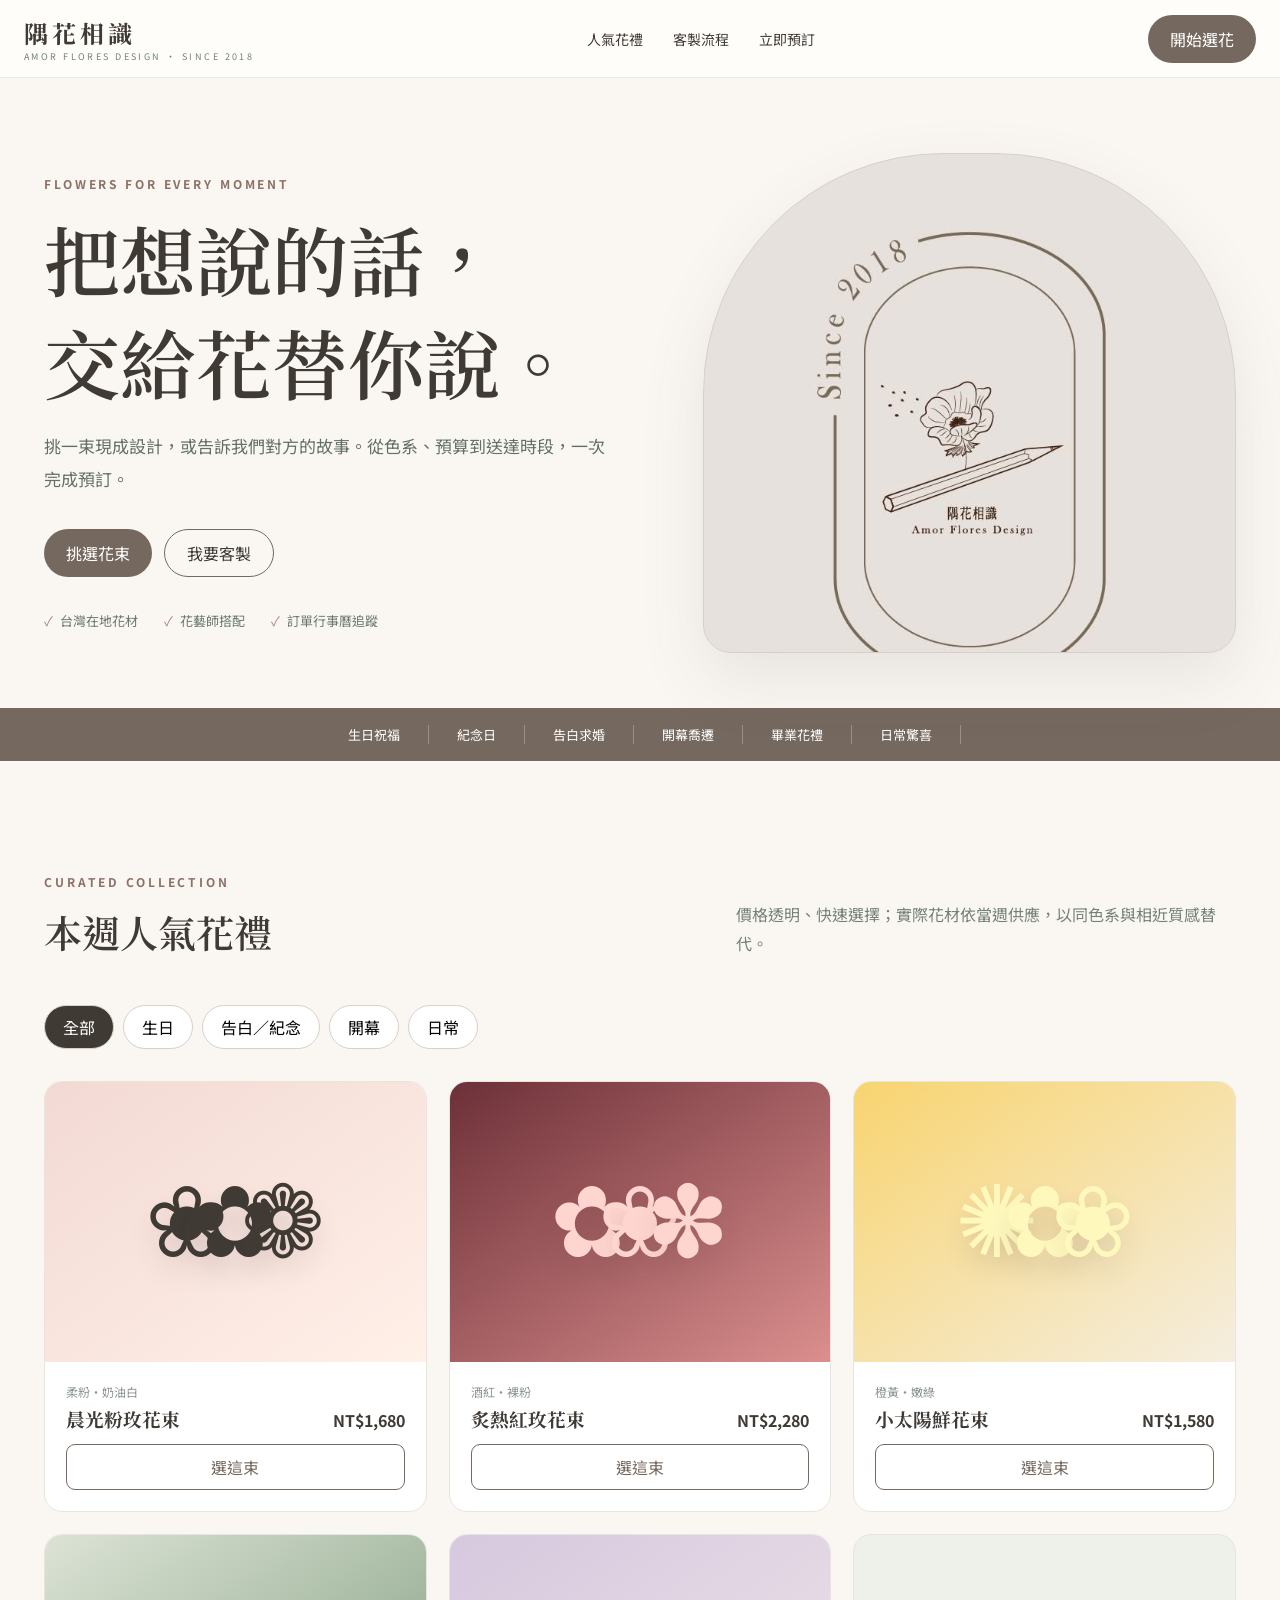
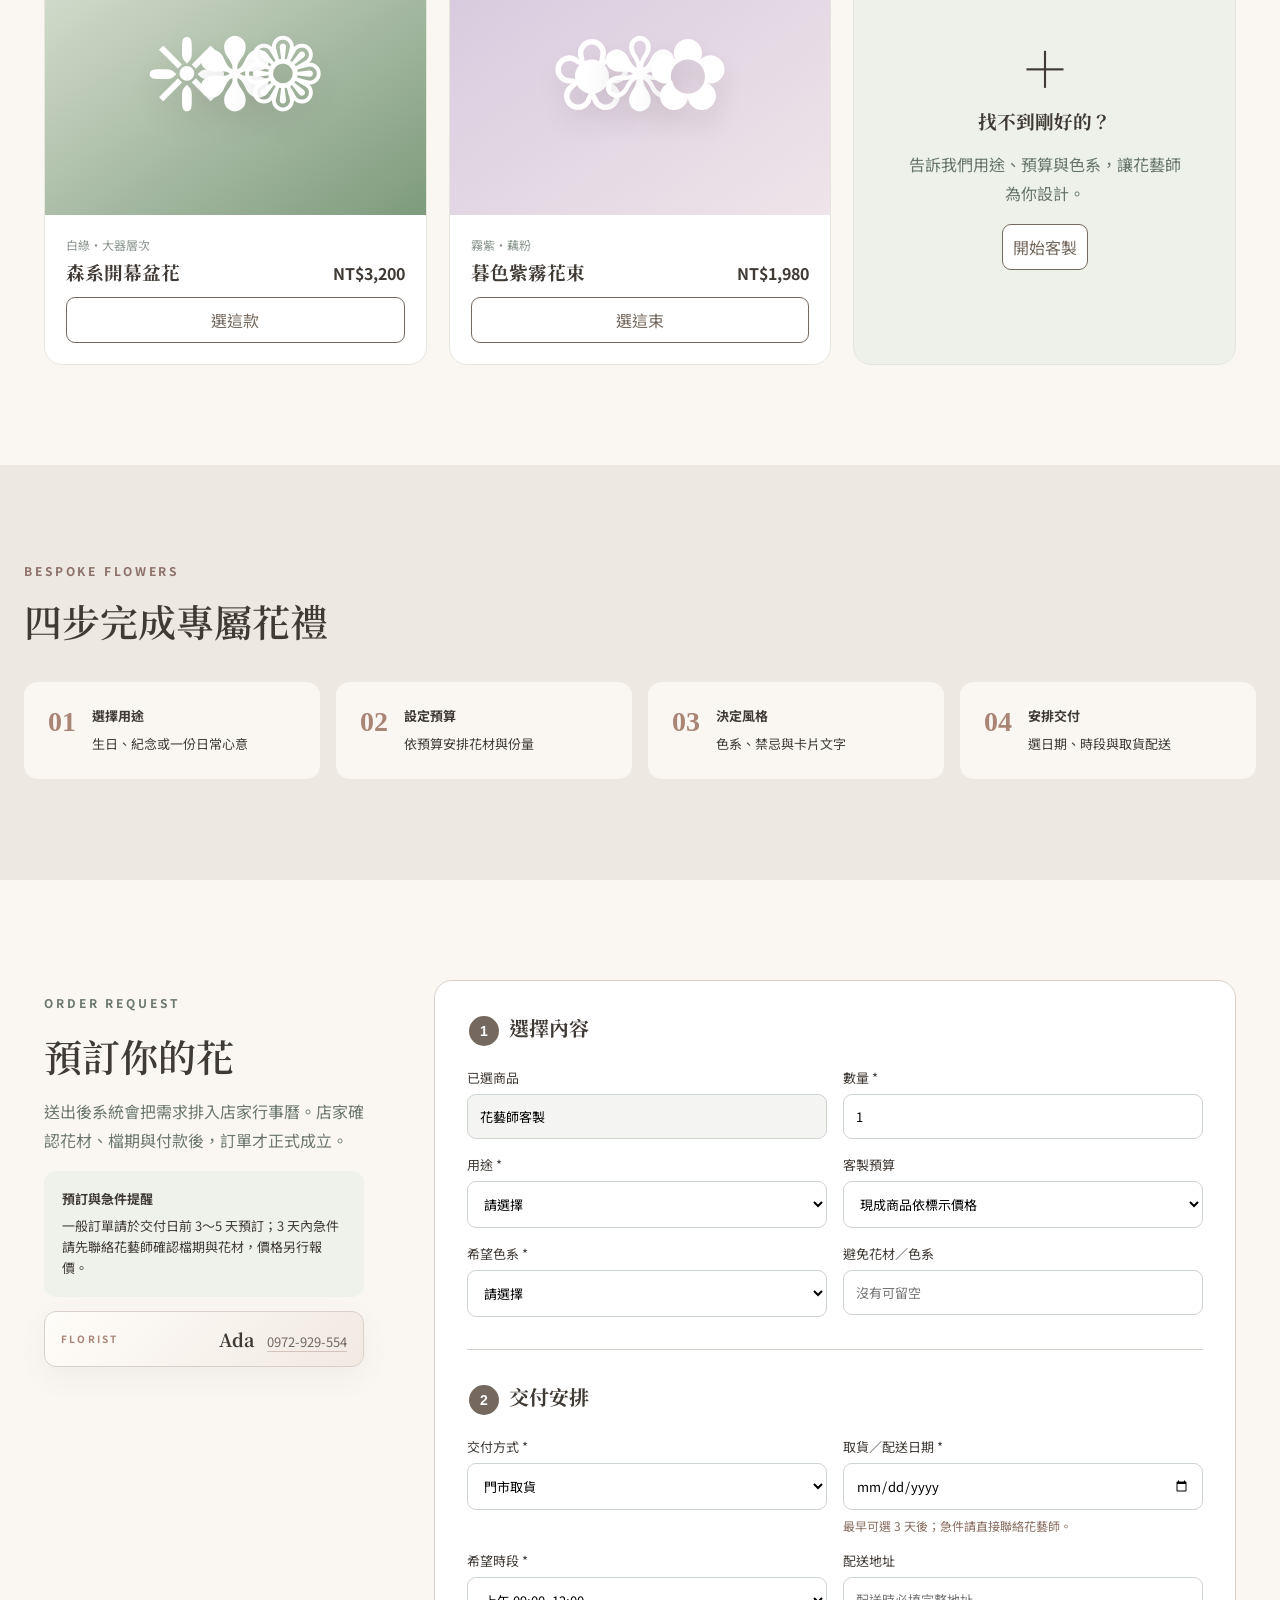
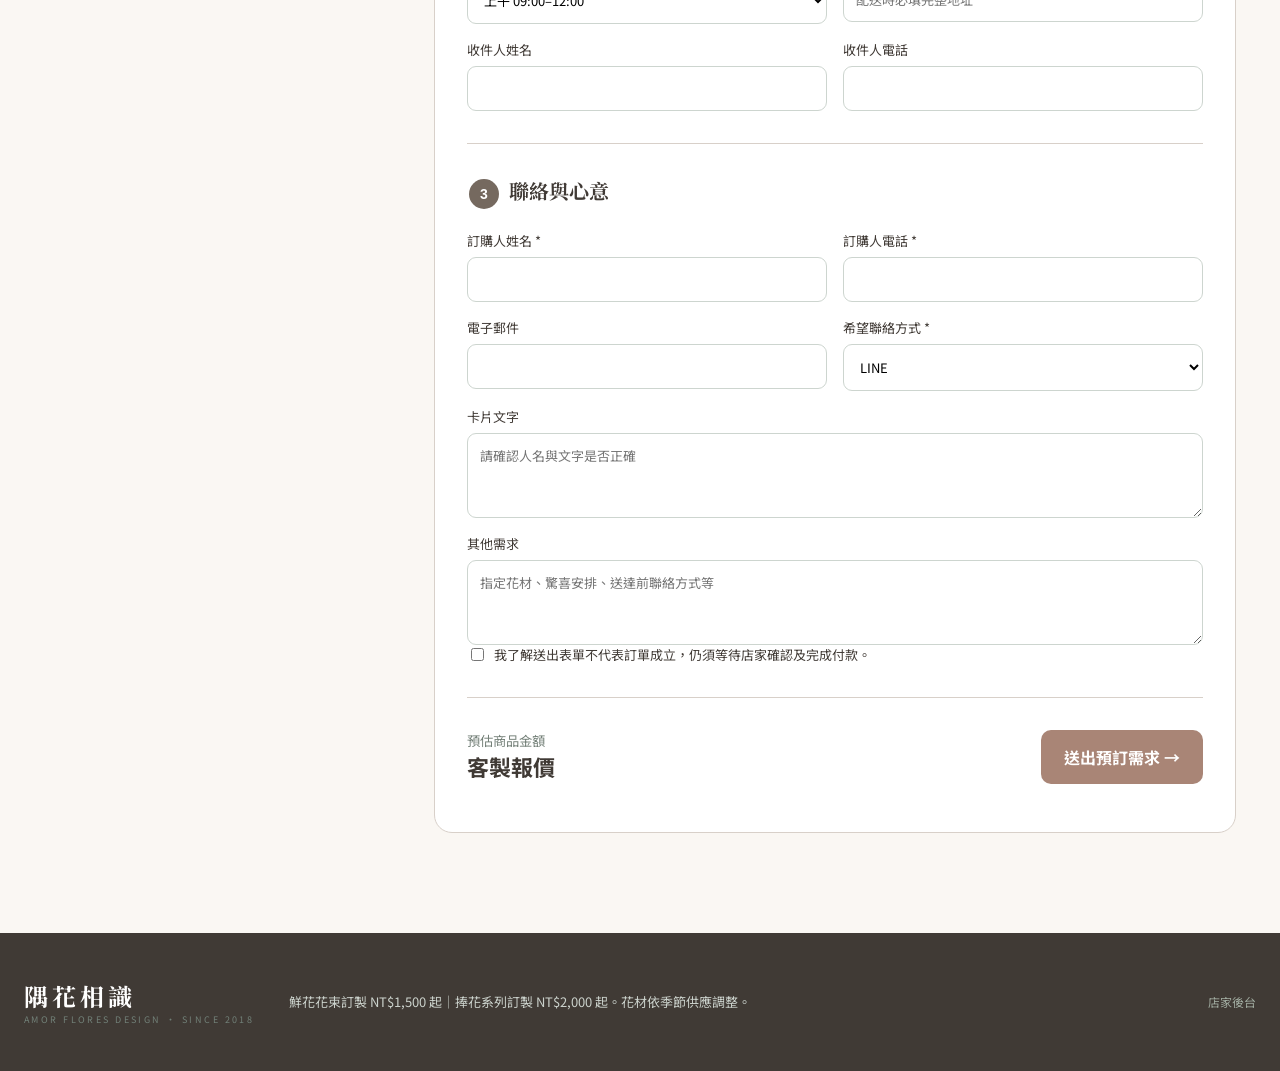
==== index.html @ f04f1c1e "新增花藝師 Ada 聯絡資訊與預訂提醒 v2.3.5" ====
<!doctype html>
<html lang="zh-Hant">
<head>
  <meta charset="utf-8">
  <meta name="viewport" content="width=device-width,initial-scale=1">
  <meta name="description" content="隅花相識 Amor Flores Design｜花束、捧花與花禮線上預訂，依用途、色系、預算快速挑選。">
  <title>隅花相識 Amor Flores Design｜花束與花禮預訂</title>
  <link rel="preconnect" href="https://fonts.googleapis.com">
  <link rel="preconnect" href="https://fonts.gstatic.com" crossorigin>
  <link href="https://fonts.googleapis.com/css2?family=Noto+Serif+TC:wght@500;600;700&family=Noto+Sans+TC:wght@400;500;700&display=swap" rel="stylesheet">
  <link rel="stylesheet" href="storefront.css">
  <link rel="stylesheet" href="catalog.css?v=2.3.5">
</head>
<body>
  <header class="topbar">
    <a class="brand" href="#top" aria-label="回到首頁"><span>隅花相識</span><small>AMOR FLORES DESIGN · SINCE 2018</small></a>
    <nav aria-label="主要選單"><a href="#collection">人氣花禮</a><a href="#custom">客製流程</a><a href="#order">立即預訂</a></nav>
    <a class="nav-cta" href="#order">開始選花</a>
  </header>

  <main id="top">
    <section class="hero">
      <div class="hero-copy">
        <p class="eyebrow">FLOWERS FOR EVERY MOMENT</p>
        <h1>把想說的話，<br>交給花替你說。</h1>
        <p class="lead">挑一束現成設計，或告訴我們對方的故事。從色系、預算到送達時段，一次完成預訂。</p>
        <div class="hero-actions"><a class="primary" href="#collection">挑選花束</a><a class="secondary" href="#custom">我要客製</a></div>
        <ul class="trust"><li>台灣在地花材</li><li>花藝師搭配</li><li>訂單行事曆追蹤</li></ul>
      </div>
      <div class="hero-art brand-art" role="img" aria-label="隅花相識 Amor Flores Design 品牌標誌"></div>
    </section>

    <section class="occasion-strip" aria-label="常見送花用途">
      <span>生日祝福</span><span>紀念日</span><span>告白求婚</span><span>開幕喬遷</span><span>畢業花禮</span><span>日常驚喜</span>
    </section>

    <section class="section" id="collection">
      <div class="section-head"><div><p class="eyebrow">CURATED COLLECTION</p><h2>本週人氣花禮</h2></div><p>價格透明、快速選擇；實際花材依當週供應，以同色系與相近質感替代。</p></div>
      <div class="filters" role="group" aria-label="商品篩選"><button class="active" data-filter="all">全部</button><button data-filter="birthday">生日</button><button data-filter="love">告白／紀念</button><button data-filter="opening">開幕</button><button data-filter="daily">日常</button></div>
      <div class="products" id="products">
        <article class="product" data-tags="birthday love daily" data-name="晨光粉玫花束" data-price="1680"><div class="product-art blush"><span>❀</span><span>✿</span><span>❁</span></div><div class="product-body"><div><p>柔粉・奶油白</p><h3>晨光粉玫花束</h3></div><strong>NT$1,680</strong><button>選這束</button></div></article>
        <article class="product" data-tags="love" data-name="炙熱紅玫花束" data-price="2280"><div class="product-art rouge"><span>✿</span><span>❀</span><span>✽</span></div><div class="product-body"><div><p>酒紅・裸粉</p><h3>炙熱紅玫花束</h3></div><strong>NT$2,280</strong><button>選這束</button></div></article>
        <article class="product" data-tags="birthday daily" data-name="小太陽鮮花束" data-price="1580"><div class="product-art sunshine"><span>✺</span><span>✿</span><span>❀</span></div><div class="product-body"><div><p>橙黃・嫩綠</p><h3>小太陽鮮花束</h3></div><strong>NT$1,580</strong><button>選這束</button></div></article>
        <article class="product" data-tags="opening" data-name="森系開幕盆花" data-price="3200"><div class="product-art forest"><span>❈</span><span>✽</span><span>❁</span></div><div class="product-body"><div><p>白綠・大器層次</p><h3>森系開幕盆花</h3></div><strong>NT$3,200</strong><button>選這款</button></div></article>
        <article class="product" data-tags="birthday love daily" data-name="暮色紫霧花束" data-price="1980"><div class="product-art violet"><span>❀</span><span>✾</span><span>✿</span></div><div class="product-body"><div><p>霧紫・藕粉</p><h3>暮色紫霧花束</h3></div><strong>NT$1,980</strong><button>選這束</button></div></article>
        <article class="product custom-card" data-tags="birthday love opening daily" data-name="花藝師客製" data-price="0"><div class="custom-inner"><span>＋</span><h3>找不到剛好的？</h3><p>告訴我們用途、預算與色系，讓花藝師為你設計。</p><button>開始客製</button></div></article>
      </div>
    </section>

    <section class="custom-flow" id="custom">
      <div><p class="eyebrow">BESPOKE FLOWERS</p><h2>四步完成專屬花禮</h2></div>
      <ol><li><b>01</b><span><strong>選擇用途</strong>生日、紀念或一份日常心意</span></li><li><b>02</b><span><strong>設定預算</strong>依預算安排花材與份量</span></li><li><b>03</b><span><strong>決定風格</strong>色系、禁忌與卡片文字</span></li><li><b>04</b><span><strong>安排交付</strong>選日期、時段與取貨配送</span></li></ol>
    </section>

    <section class="order-section" id="order">
      <div class="order-intro"><p class="eyebrow">ORDER REQUEST</p><h2>預訂你的花</h2><p>送出後系統會把需求排入店家行事曆。店家確認花材、檔期與付款後，訂單才正式成立。</p><div class="notice"><strong>預訂與急件提醒</strong><span>一般訂單請於交付日前 3～5 天預訂；3 天內急件請先聯絡花藝師確認檔期與花材，價格另行報價。</span></div><div class="florist-contact"><span>FLORIST</span><div><strong>Ada</strong><a href="tel:+886972929554" aria-label="致電花藝師 Ada 0972-929-554">0972-929-554</a></div></div></div>
      <form id="orderForm" method="post" target="orderResultFrame" novalidate>
        <input type="hidden" name="orderId" id="orderId">
        <input type="hidden" name="product" id="product" value="花藝師客製">
        <input type="hidden" name="unitPrice" id="unitPrice" value="0">
        <input class="honeypot" name="website" tabindex="-1" autocomplete="off" aria-hidden="true">
        <fieldset><legend><span>1</span>選擇內容</legend><div class="grid two"><label>已選商品<input id="selectedProduct" value="花藝師客製" readonly></label><label>數量 *<input name="quantity" id="quantity" type="number" min="1" max="20" value="1" required></label><label>用途 *<select name="occasion" required><option value="">請選擇</option><option>生日</option><option>告白／求婚</option><option>紀念日</option><option>開幕／喬遷</option><option>畢業</option><option>探病</option><option>告別追思</option><option>日常心意</option><option>其他</option></select></label><label>客製預算<select name="budget"><option value="">現成商品依標示價格</option><option>NT$1,000 以下</option><option>NT$1,000–1,499</option><option>NT$1,500–1,999</option><option>NT$2,000–2,999</option><option>NT$3,000–4,999</option><option>NT$5,000 以上</option></select></label><label>希望色系 *<select name="colors" required><option value="">請選擇</option><option>粉色系</option><option>紅色系</option><option>橙黃色系</option><option>紫色系</option><option>白綠色系</option><option>藍色系</option><option>繽紛混色</option><option>交由花藝師搭配</option></select></label><label>避免花材／色系<input name="avoid" placeholder="沒有可留空"></label></div></fieldset>
        <fieldset><legend><span>2</span>交付安排</legend><div class="grid two"><label>交付方式 *<select name="method" id="method" required><option>門市取貨</option><option>店家配送</option></select></label><label>取貨／配送日期 *<input name="deliveryDate" id="deliveryDate" type="date" required><small class="field-note">最早可選 3 天後；急件請直接聯絡花藝師。</small></label><label>希望時段 *<select name="slot" required><option>上午 09:00–12:00</option><option>下午 12:00–15:00</option><option>下午 15:00–18:00</option><option>晚上 18:00–21:00</option></select></label><label>配送地址<input name="address" id="address" placeholder="配送時必填完整地址"></label><label>收件人姓名<input name="recipientName" id="recipientName"></label><label>收件人電話<input name="recipientPhone" id="recipientPhone" inputmode="tel"></label></div></fieldset>
        <fieldset><legend><span>3</span>聯絡與心意</legend><div class="grid two"><label>訂購人姓名 *<input name="customerName" required></label><label>訂購人電話 *<input name="customerPhone" inputmode="tel" pattern="[0-9+()\-\s]{8,20}" required></label><label>電子郵件<input name="email" type="email"></label><label>希望聯絡方式 *<select name="contact" required><option>LINE</option><option>電話</option><option>電子郵件</option></select></label><label class="full">卡片文字<textarea name="card" placeholder="請確認人名與文字是否正確"></textarea></label><label class="full">其他需求<textarea name="notes" placeholder="指定花材、驚喜安排、送達前聯絡方式等"></textarea></label></div><label class="agree"><input type="checkbox" required>我了解送出表單不代表訂單成立，仍須等待店家確認及完成付款。</label></fieldset>
        <div class="checkout"><div><small>預估商品金額</small><strong id="estimate">客製報價</strong></div><button type="submit" id="submitOrder">送出預訂需求 <span>→</span></button></div>
        <p class="form-status" id="formStatus" role="status"></p>
      </form>
      <iframe name="orderResultFrame" id="orderResultFrame" title="送單結果" hidden></iframe>
    </section>
  </main>

  <footer><div class="brand"><span>隅花相識</span><small>AMOR FLORES DESIGN · SINCE 2018</small></div><p>鮮花花束訂製 NT$1,500 起｜捧花系列訂製 NT$2,000 起。花材依季節供應調整。</p><a href="admin.html" rel="nofollow">店家後台</a></footer>
  <div class="success" id="success" hidden><div><span>✓</span><h2>預訂需求已送出</h2><p>訂單編號：<b id="successId"></b></p><p>店家確認花材、檔期與付款後，會再與你聯絡。</p><button id="closeSuccess">完成</button></div></div>
  <script src="config.js"></script>
  <script src="storefront.js?v=2.3.5"></script>
</body>
</html>
---- storefront.css ----
:root{--ink:#403a35;--green:#75695f;--sage:#e5ded7;--cream:#eee8e2;--paper:#faf7f3;--rose:#a98576;--line:#d8d0c9;font-family:'Noto Sans TC',sans-serif;color:var(--ink);background:var(--paper);scroll-behavior:smooth}*{box-sizing:border-box}body{margin:0}a{color:inherit;text-decoration:none}button,input,select,textarea{font:inherit}.topbar{height:78px;display:flex;align-items:center;justify-content:space-between;padding:0 max(24px,calc((100vw - 1240px)/2));position:sticky;top:0;background:#fffdf9ed;backdrop-filter:blur(12px);z-index:20;border-bottom:1px solid #ecece7}.brand{display:flex;flex-direction:column}.brand span{font-family:'Noto Serif TC',serif;font-size:24px;font-weight:700;letter-spacing:.16em}.brand small{font-size:9px;letter-spacing:.27em;color:#718078}.topbar nav{display:flex;gap:30px;font-size:14px}.topbar nav a:hover{color:var(--rose)}.nav-cta,.primary{background:var(--green);color:white;padding:12px 22px;border-radius:999px}.hero{min-height:630px;display:grid;grid-template-columns:1.05fr .95fr;max-width:1240px;margin:auto;padding:70px 24px 50px;gap:70px;align-items:center}.eyebrow{font-size:12px;letter-spacing:.24em;color:#8c7067;font-weight:700}.hero h1,.section h2,.custom-flow h2,.order-section h2{font-family:'Noto Serif TC',serif;font-weight:600;line-height:1.35;margin:16px 0}.hero h1{font-size:clamp(42px,6vw,76px)}.lead{font-size:17px;line-height:1.9;color:#637068;max-width:570px}.hero-actions{display:flex;gap:12px;margin:34px 0}.secondary{border:1px solid var(--green);padding:11px 22px;border-radius:999px}.trust{display:flex;gap:26px;padding:0;list-style:none;color:#69776f;font-size:13px}.trust li:before{content:'✓';color:var(--rose);margin-right:7px}.hero-art{height:500px;position:relative;border-radius:240px 240px 28px 28px;background:linear-gradient(150deg,#e9e3dd,#f5f1ec);overflow:hidden}.brand-art{background-image:url("assets/amor-flores-logo.jpeg");background-size:cover;background-position:center 22%;border:1px solid #d8cfc7;box-shadow:0 26px 65px #66584c1f}.sun{position:absolute;width:260px;height:260px;background:#fff9e8;border-radius:50%;top:80px;left:50%;transform:translateX(-50%);opacity:.7}.stem{position:absolute;width:5px;height:250px;background:#607a5e;bottom:95px;left:50%;transform-origin:bottom}.s1{transform:rotate(-17deg)}.s2{transform:rotate(8deg)}.s3{transform:rotate(25deg)}.bloom{position:absolute;font-family:serif;font-size:120px;color:#fff;text-shadow:0 10px 30px #b26f7455}.b1{left:15%;top:90px;color:#d59599}.b2{right:12%;top:125px;color:#f8eee4}.b3{left:38%;top:35px;color:#c67a82}.leaf{position:absolute;width:100px;height:45px;background:#789376;border-radius:100% 0;bottom:190px}.l1{left:22%;transform:rotate(20deg)}.l2{right:22%;transform:scaleX(-1) rotate(20deg)}.ribbon{position:absolute;bottom:80px;left:50%;transform:translateX(-50%) rotate(-4deg);background:#b87479;color:white;padding:12px 55px;letter-spacing:.2em}.occasion-strip{display:flex;justify-content:center;gap:0;background:var(--green);color:#fff;overflow:auto;padding:17px}.occasion-strip span{white-space:nowrap;padding:0 28px;border-right:1px solid #ffffff44;font-size:13px}.section{max-width:1240px;margin:auto;padding:100px 24px}.section-head{display:flex;align-items:end;justify-content:space-between;gap:30px}.section h2,.custom-flow h2,.order-section h2{font-size:38px}.section-head>p{max-width:500px;color:#758178;line-height:1.8}.filters{display:flex;gap:9px;margin:32px 0}.filters button{border:1px solid var(--line);background:white;border-radius:999px;padding:9px 18px;cursor:pointer}.filters button.active{background:var(--ink);color:white}.products{display:grid;grid-template-columns:repeat(3,1fr);gap:22px}.product{border:1px solid #e6e6df;border-radius:18px;overflow:hidden;background:#fff;transition:.25s}.product:hover{transform:translateY(-5px);box-shadow:0 20px 45px #475a4b16}.product-art{height:280px;display:flex;align-items:center;justify-content:center;gap:-5px;font-family:serif;overflow:hidden}.product-art span{font-size:100px;margin:-18px;text-shadow:0 15px 25px #5a4a4a22}.blush{background:linear-gradient(145deg,#f3d9d4,#fff0e8)}.rouge{background:linear-gradient(145deg,#6d3038,#db8f8e);color:#ffd5cf}.sunshine{background:linear-gradient(145deg,#f8d470,#f5eee0);color:#fff8bd}.forest{background:linear-gradient(145deg,#dce3d5,#7e9b7d);color:white}.violet{background:linear-gradient(145deg,#d6c8de,#efe4e9);color:#fff}.product-body{padding:21px;display:grid;grid-template-columns:1fr auto;gap:12px;align-items:end}.product-body p{font-size:12px;color:#8a958d;margin:0}.product h3{font-family:'Noto Serif TC',serif;margin:5px 0 0}.product-body button,.custom-inner button{grid-column:1/-1;border:1px solid var(--green);background:white;color:var(--green);padding:10px;border-radius:9px;cursor:pointer}.custom-card{background:#edf1e9;display:grid;place-items:center;min-height:380px}.custom-inner{text-align:center;padding:50px}.custom-inner>span{font-size:50px;font-weight:200}.custom-inner p{line-height:1.8;color:#66746b}.custom-flow{background:var(--cream);padding:85px max(24px,calc((100vw - 1240px)/2))}.custom-flow ol{padding:0;display:grid;grid-template-columns:repeat(4,1fr);gap:16px;list-style:none;margin-top:35px}.custom-flow li{background:var(--paper);padding:24px;border-radius:14px;display:flex;gap:16px}.custom-flow b{font-family:serif;color:var(--rose);font-size:28px}.custom-flow strong{display:block;margin-bottom:8px}.custom-flow span{font-size:13px;line-height:1.6}.order-section{max-width:1240px;margin:auto;padding:100px 24px;display:grid;grid-template-columns:320px 1fr;gap:70px;align-items:start}.order-intro{position:sticky;top:105px}.order-intro>p{line-height:1.8;color:#6c786f}.notice{background:#eef2eb;padding:18px;border-radius:12px;display:flex;flex-direction:column;gap:7px;font-size:13px;line-height:1.6}form{border:1px solid var(--line);border-radius:18px;padding:32px;background:white}fieldset{border:0;padding:0 0 32px;margin:0 0 32px;border-bottom:1px solid var(--line)}legend{font-family:'Noto Serif TC',serif;font-size:20px;font-weight:700;margin-bottom:22px}legend span{display:inline-grid;place-items:center;background:var(--green);color:white;border-radius:50%;width:30px;height:30px;margin-right:10px;font-family:sans-serif;font-size:14px}.grid{display:grid;gap:16px}.grid.two{grid-template-columns:1fr 1fr}.grid label,.order-section label{display:flex;flex-direction:column;gap:7px;font-size:13px}.grid .full{grid-column:1/-1}input,select,textarea{border:1px solid #cdd5cf;border-radius:9px;padding:12px;background:#fff}input:focus,select:focus,textarea:focus{outline:2px solid #8da99a88;border-color:#769481}input[readonly]{background:#f4f5f2}textarea{min-height:85px;resize:vertical}.agree{flex-direction:row!important;align-items:flex-start;line-height:1.5}.agree input{margin-top:3px}.checkout{display:flex;justify-content:space-between;align-items:center}.checkout small{display:block;color:#748078}.checkout strong{font-size:22px}.checkout button{border:0;background:var(--rose);color:white;padding:15px 23px;border-radius:10px;cursor:pointer;font-weight:700}.checkout button:disabled{opacity:.5}.form-status{color:#a33b3b}.honeypot{position:absolute;left:-9999px}.success{position:fixed;inset:0;background:#1d2924c9;z-index:50;display:grid;place-items:center;padding:20px}.success[hidden]{display:none}.success>div{background:white;border-radius:18px;padding:45px;text-align:center;max-width:460px}.success>div>span{display:inline-grid;place-items:center;width:58px;height:58px;border-radius:50%;background:#dfeade;color:#47604f;font-size:28px}.success button{border:0;background:var(--green);color:white;border-radius:8px;padding:11px 28px}footer{background:var(--ink);color:white;padding:45px max(24px,calc((100vw - 1240px)/2));display:grid;grid-template-columns:auto 1fr auto;gap:35px;align-items:center}footer p{color:#cbd2cc;font-size:13px}footer>a{font-size:12px;color:#9faa9f}@media(max-width:850px){.topbar nav{display:none}.hero{grid-template-columns:1fr;padding-top:45px}.hero-art{height:400px}.section-head{display:block}.products{grid-template-columns:1fr 1fr}.custom-flow ol{grid-template-columns:1fr 1fr}.order-section{grid-template-columns:1fr}.order-intro{position:static}footer{grid-template-columns:1fr}}@media(max-width:560px){.topbar{height:68px}.brand span{font-size:20px}.nav-cta{padding:10px 14px}.hero h1{font-size:42px}.hero-art{height:340px}.trust{flex-direction:column;gap:8px}.occasion-strip{justify-content:flex-start}.section,.order-section{padding:70px 18px}.products{grid-template-columns:1fr}.product-art{height:240px}.custom-flow{padding:65px 18px}.custom-flow ol{grid-template-columns:1fr}.grid.two{grid-template-columns:1fr}.grid .full{grid-column:auto}form{padding:22px 17px}.checkout{align-items:stretch;flex-direction:column;gap:18px}.checkout button{width:100%}}
---- catalog.css ----
.product-photo {
  background: #f4efe9;
}

.product-photo img {
  width: 100%;
  height: 100%;
  display: block;
  object-fit: contain;
  object-position: center;
}

.field-note {
  color: #8a6f63;
  font-size: 12px;
  line-height: 1.5;
}

.florist-contact {
  margin-top: 14px;
  padding: 14px 16px;
  border: 1px solid #d8d0c9;
  border-radius: 12px;
  background: linear-gradient(135deg, #fffdf9, #f1e9e2);
  display: flex;
  align-items: center;
  justify-content: space-between;
  gap: 18px;
  box-shadow: 0 10px 28px #66584c12;
}

.florist-contact > span {
  color: #a98576;
  font-size: 10px;
  font-weight: 700;
  letter-spacing: .22em;
}

.florist-contact > div {
  display: flex;
  align-items: baseline;
  gap: 12px;
}

.florist-contact strong {
  font-family: 'Noto Serif TC', serif;
  font-size: 18px;
}

.florist-contact a {
  color: #75695f;
  font-size: 13px;
  white-space: nowrap;
  border-bottom: 1px solid #a9857666;
}

@media (max-width: 560px) {
  .florist-contact {
    align-items: flex-start;
    flex-direction: column;
    gap: 7px;
  }
}
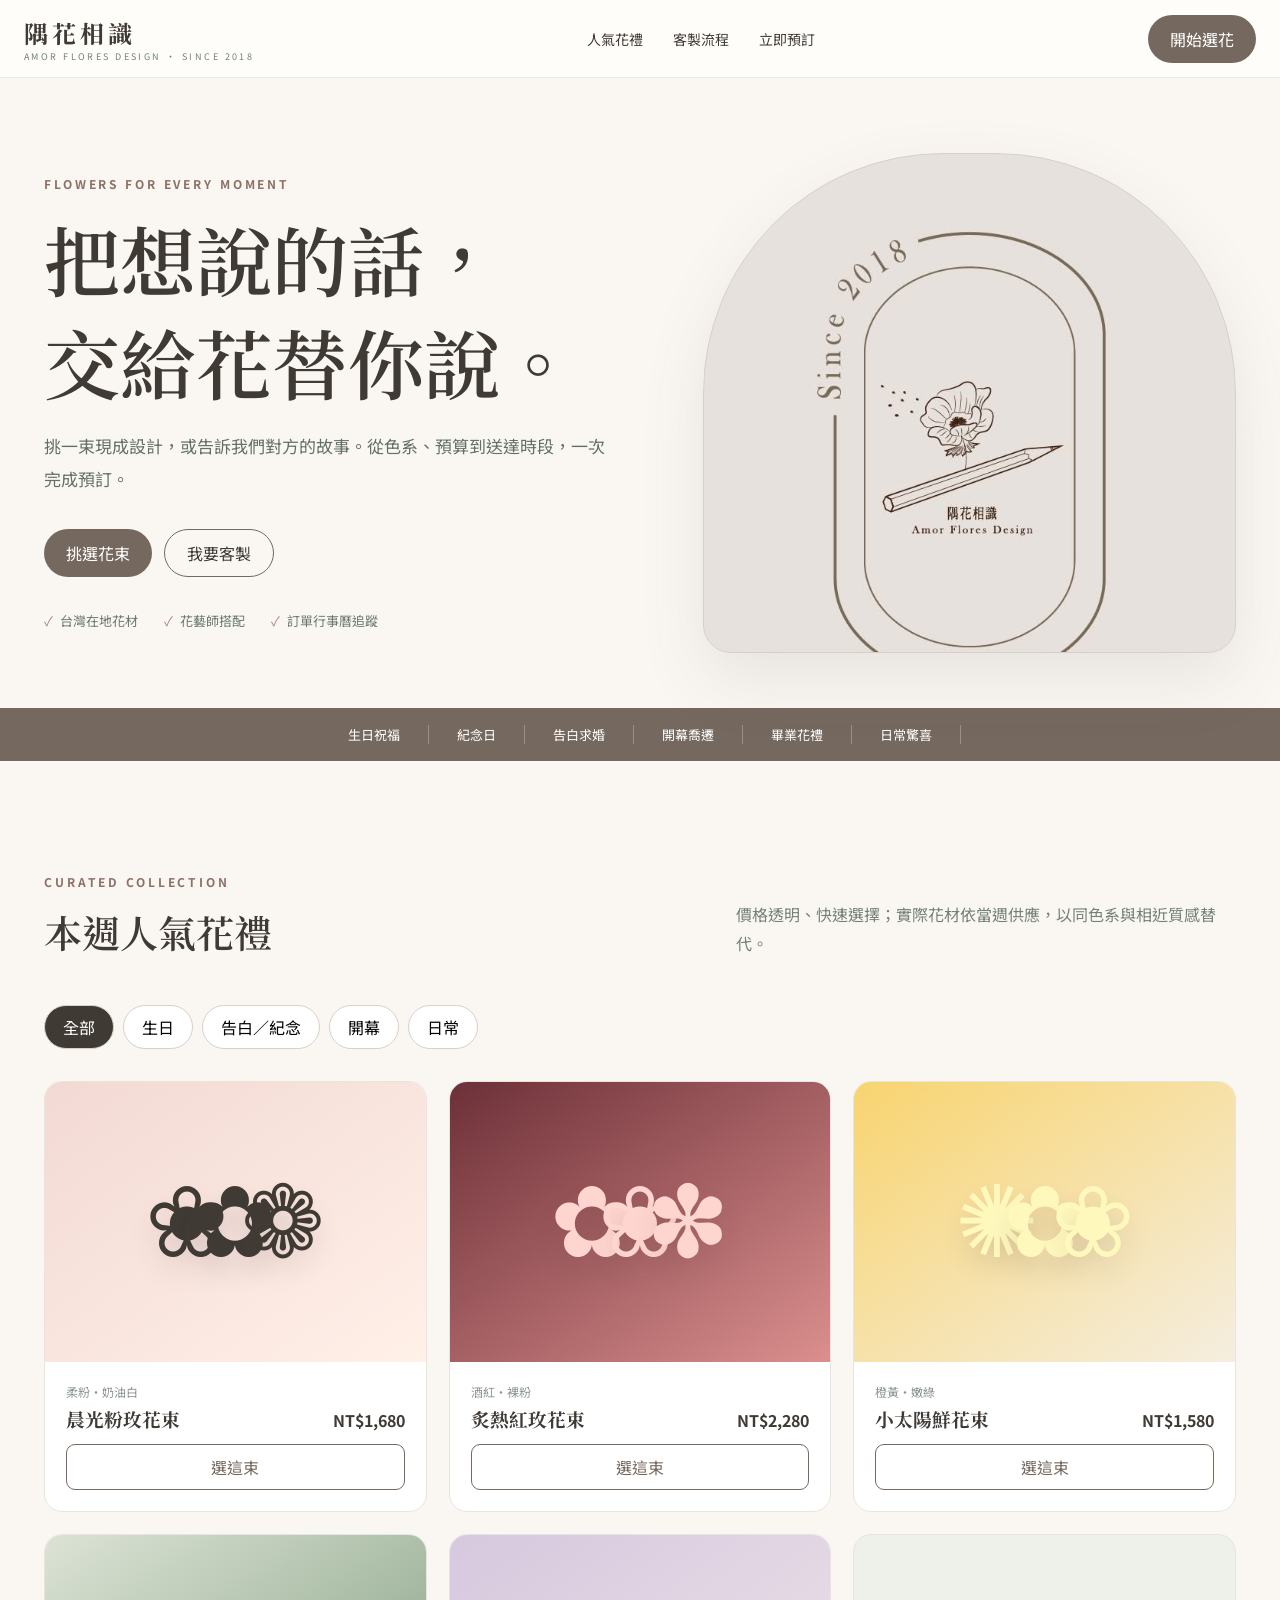
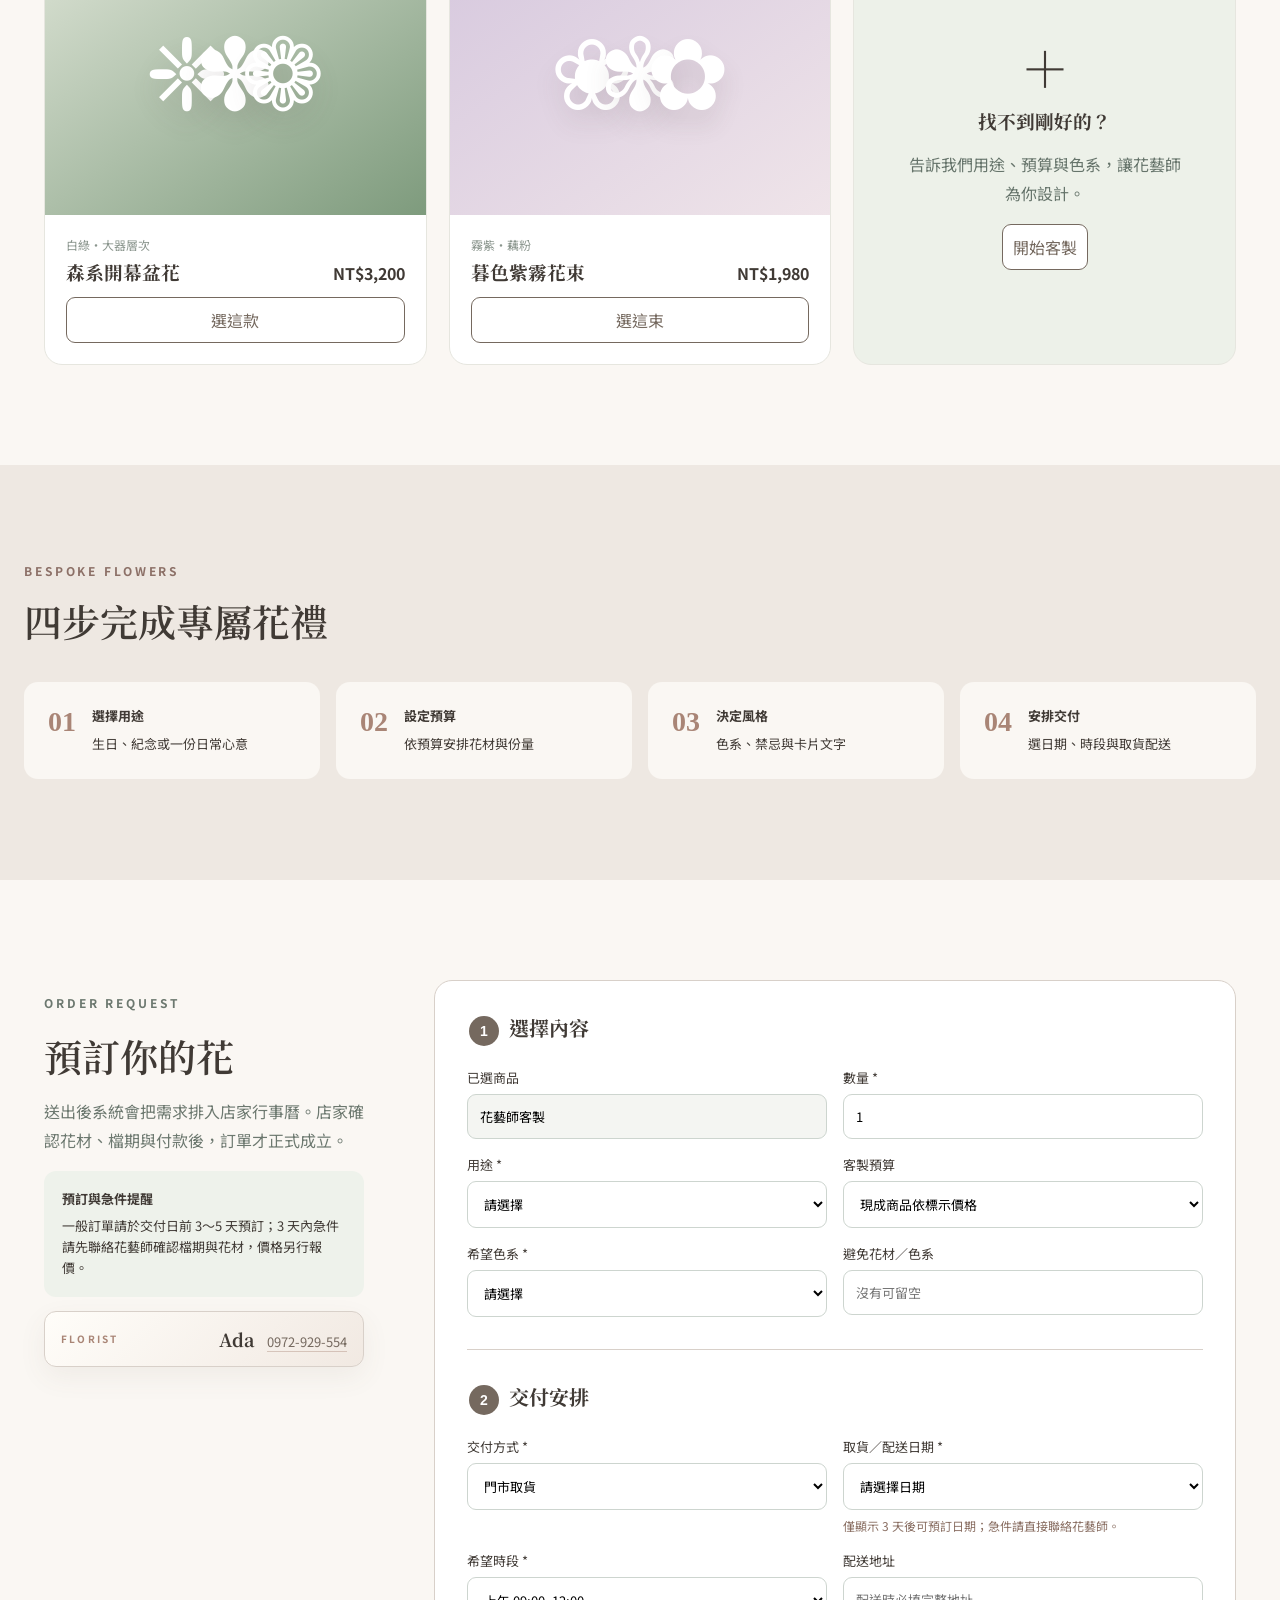
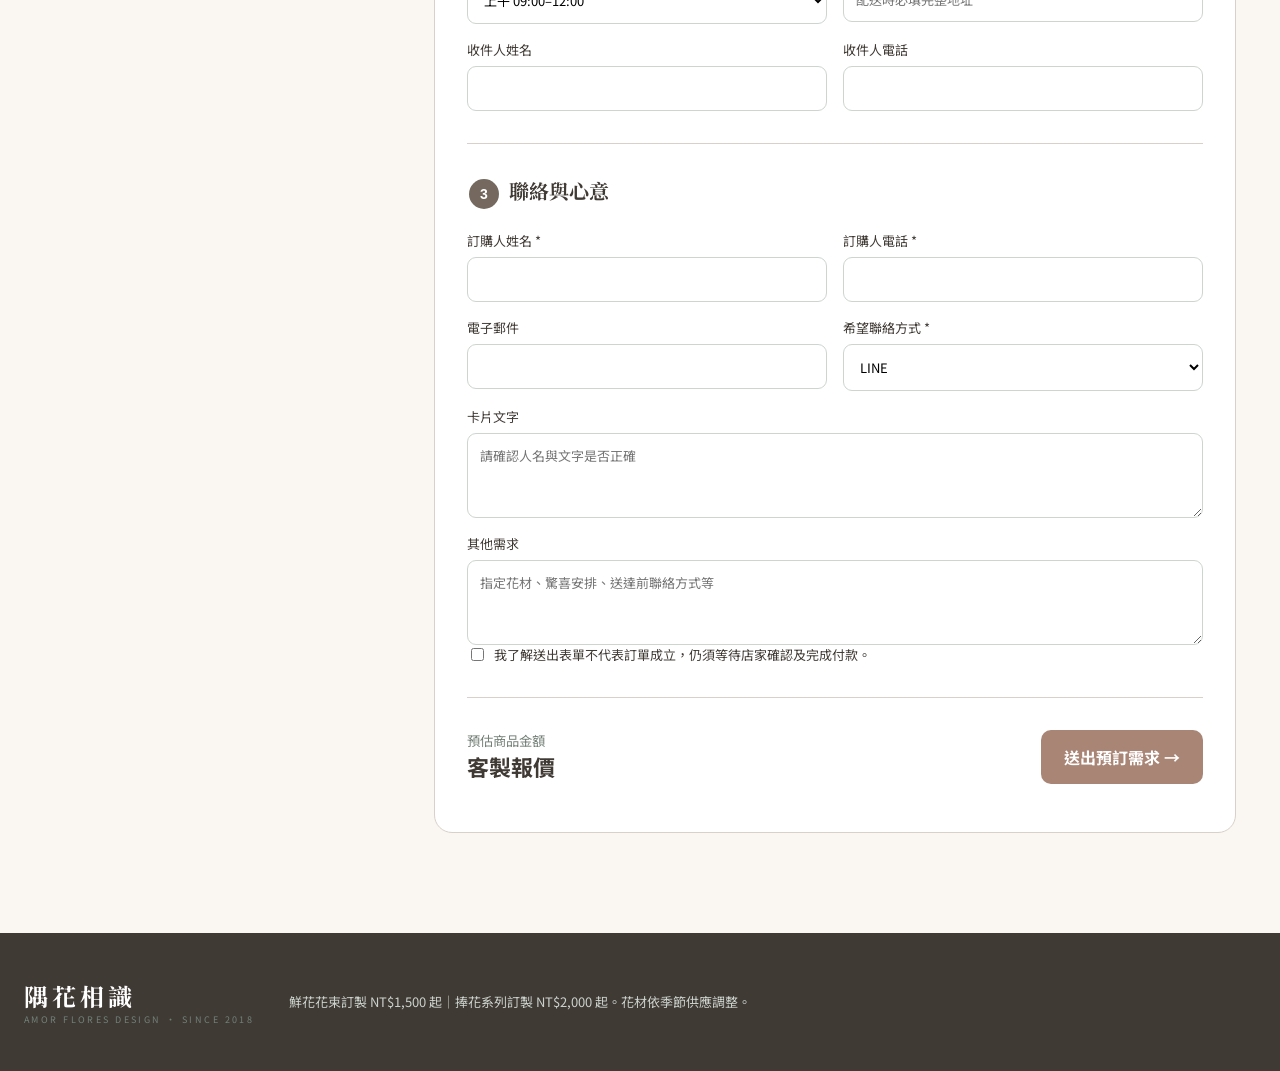
==== commit bceb44a5: "隅花相識花店系統-v2.3.8-改用三天後可選日期清單" ====
--- a/index.html
+++ b/index.html
@@ -9,7 +9,7 @@
   <link rel="preconnect" href="https://fonts.gstatic.com" crossorigin>
   <link href="https://fonts.googleapis.com/css2?family=Noto+Serif+TC:wght@500;600;700&family=Noto+Sans+TC:wght@400;500;700&display=swap" rel="stylesheet">
   <link rel="stylesheet" href="storefront.css">
-  <link rel="stylesheet" href="catalog.css?v=2.3.5">
+  <link rel="stylesheet" href="catalog.css?v=2.3.8">
 </head>
 <body>
   <header class="topbar">
@@ -60,7 +60,7 @@
         <input type="hidden" name="unitPrice" id="unitPrice" value="0">
         <input class="honeypot" name="website" tabindex="-1" autocomplete="off" aria-hidden="true">
         <fieldset><legend><span>1</span>選擇內容</legend><div class="grid two"><label>已選商品<input id="selectedProduct" value="花藝師客製" readonly></label><label>數量 *<input name="quantity" id="quantity" type="number" min="1" max="20" value="1" required></label><label>用途 *<select name="occasion" required><option value="">請選擇</option><option>生日</option><option>告白／求婚</option><option>紀念日</option><option>開幕／喬遷</option><option>畢業</option><option>探病</option><option>告別追思</option><option>日常心意</option><option>其他</option></select></label><label>客製預算<select name="budget"><option value="">現成商品依標示價格</option><option>NT$1,000 以下</option><option>NT$1,000–1,499</option><option>NT$1,500–1,999</option><option>NT$2,000–2,999</option><option>NT$3,000–4,999</option><option>NT$5,000 以上</option></select></label><label>希望色系 *<select name="colors" required><option value="">請選擇</option><option>粉色系</option><option>紅色系</option><option>橙黃色系</option><option>紫色系</option><option>白綠色系</option><option>藍色系</option><option>繽紛混色</option><option>交由花藝師搭配</option></select></label><label>避免花材／色系<input name="avoid" placeholder="沒有可留空"></label></div></fieldset>
-        <fieldset><legend><span>2</span>交付安排</legend><div class="grid two"><label>交付方式 *<select name="method" id="method" required><option>門市取貨</option><option>店家配送</option></select></label><label>取貨／配送日期 *<input name="deliveryDate" id="deliveryDate" type="date" required><small class="field-note">最早可選 3 天後；急件請直接聯絡花藝師。</small></label><label>希望時段 *<select name="slot" required><option>上午 09:00–12:00</option><option>下午 12:00–15:00</option><option>下午 15:00–18:00</option><option>晚上 18:00–21:00</option></select></label><label>配送地址<input name="address" id="address" placeholder="配送時必填完整地址"></label><label>收件人姓名<input name="recipientName" id="recipientName"></label><label>收件人電話<input name="recipientPhone" id="recipientPhone" inputmode="tel"></label></div></fieldset>
+        <fieldset><legend><span>2</span>交付安排</legend><div class="grid two"><label>交付方式 *<select name="method" id="method" required><option>門市取貨</option><option>店家配送</option></select></label><label>取貨／配送日期 *<select name="deliveryDate" id="deliveryDate" required><option value="">請選擇日期</option></select><small class="field-note">僅顯示 3 天後可預訂日期；急件請直接聯絡花藝師。</small></label><label>希望時段 *<select name="slot" required><option>上午 09:00–12:00</option><option>下午 12:00–15:00</option><option>下午 15:00–18:00</option><option>晚上 18:00–21:00</option></select></label><label>配送地址<input name="address" id="address" placeholder="配送時必填完整地址"></label><label>收件人姓名<input name="recipientName" id="recipientName"></label><label>收件人電話<input name="recipientPhone" id="recipientPhone" inputmode="tel"></label></div></fieldset>
         <fieldset><legend><span>3</span>聯絡與心意</legend><div class="grid two"><label>訂購人姓名 *<input name="customerName" required></label><label>訂購人電話 *<input name="customerPhone" inputmode="tel" pattern="[0-9+()\-\s]{8,20}" required></label><label>電子郵件<input name="email" type="email"></label><label>希望聯絡方式 *<select name="contact" required><option>LINE</option><option>電話</option><option>電子郵件</option></select></label><label class="full">卡片文字<textarea name="card" placeholder="請確認人名與文字是否正確"></textarea></label><label class="full">其他需求<textarea name="notes" placeholder="指定花材、驚喜安排、送達前聯絡方式等"></textarea></label></div><label class="agree"><input type="checkbox" required>我了解送出表單不代表訂單成立，仍須等待店家確認及完成付款。</label></fieldset>
         <div class="checkout"><div><small>預估商品金額</small><strong id="estimate">客製報價</strong></div><button type="submit" id="submitOrder">送出預訂需求 <span>→</span></button></div>
         <p class="form-status" id="formStatus" role="status"></p>
@@ -69,9 +69,9 @@
     </section>
   </main>
 
-  <footer><div class="brand"><span>隅花相識</span><small>AMOR FLORES DESIGN · SINCE 2018</small></div><p>鮮花花束訂製 NT$1,500 起｜捧花系列訂製 NT$2,000 起。花材依季節供應調整。</p><a href="admin.html" rel="nofollow">店家後台</a></footer>
+  <footer><div class="brand"><span>隅花相識</span><small>AMOR FLORES DESIGN · SINCE 2018</small></div><p>鮮花花束訂製 NT$1,500 起｜捧花系列訂製 NT$2,000 起。花材依季節供應調整。</p></footer>
   <div class="success" id="success" hidden><div><span>✓</span><h2>預訂需求已送出</h2><p>訂單編號：<b id="successId"></b></p><p>店家確認花材、檔期與付款後，會再與你聯絡。</p><button id="closeSuccess">完成</button></div></div>
   <script src="config.js"></script>
-  <script src="storefront.js?v=2.3.5"></script>
+  <script src="storefront.js?v=2.3.8"></script>
 </body>
 </html>
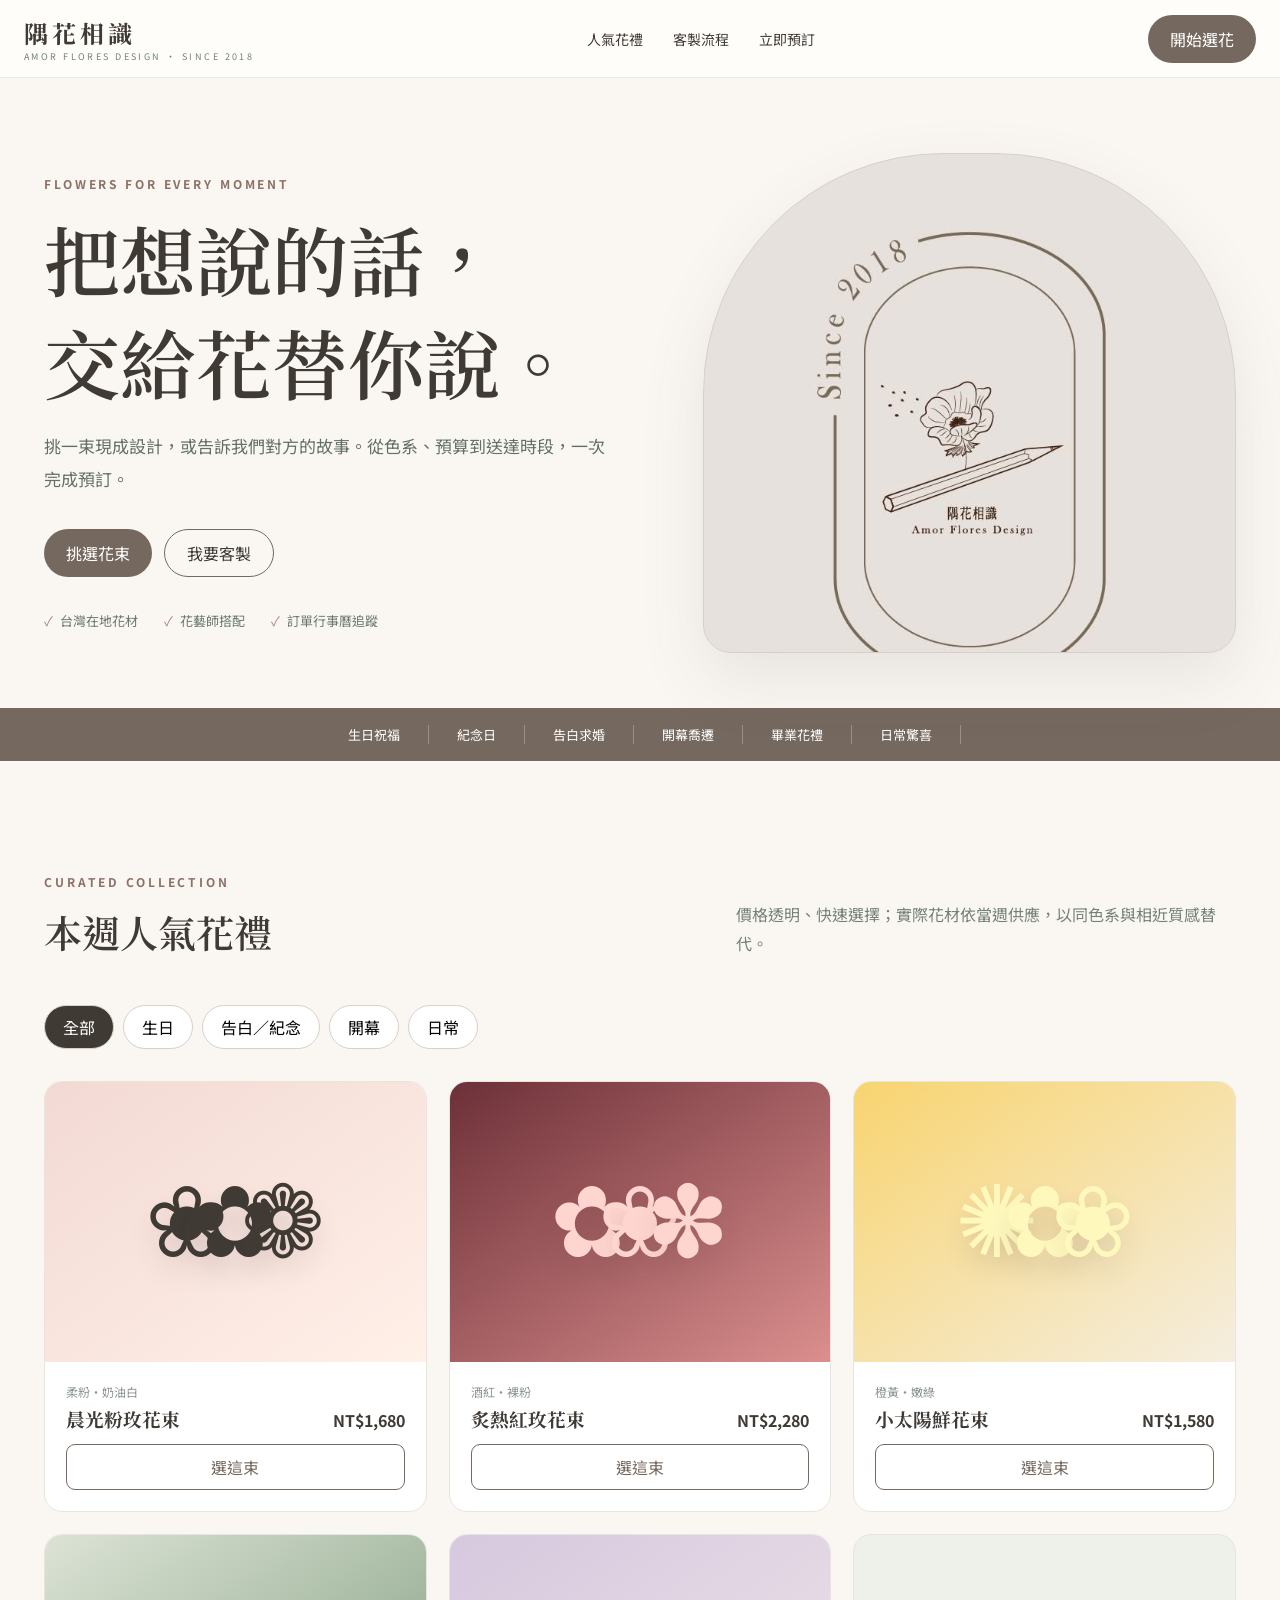
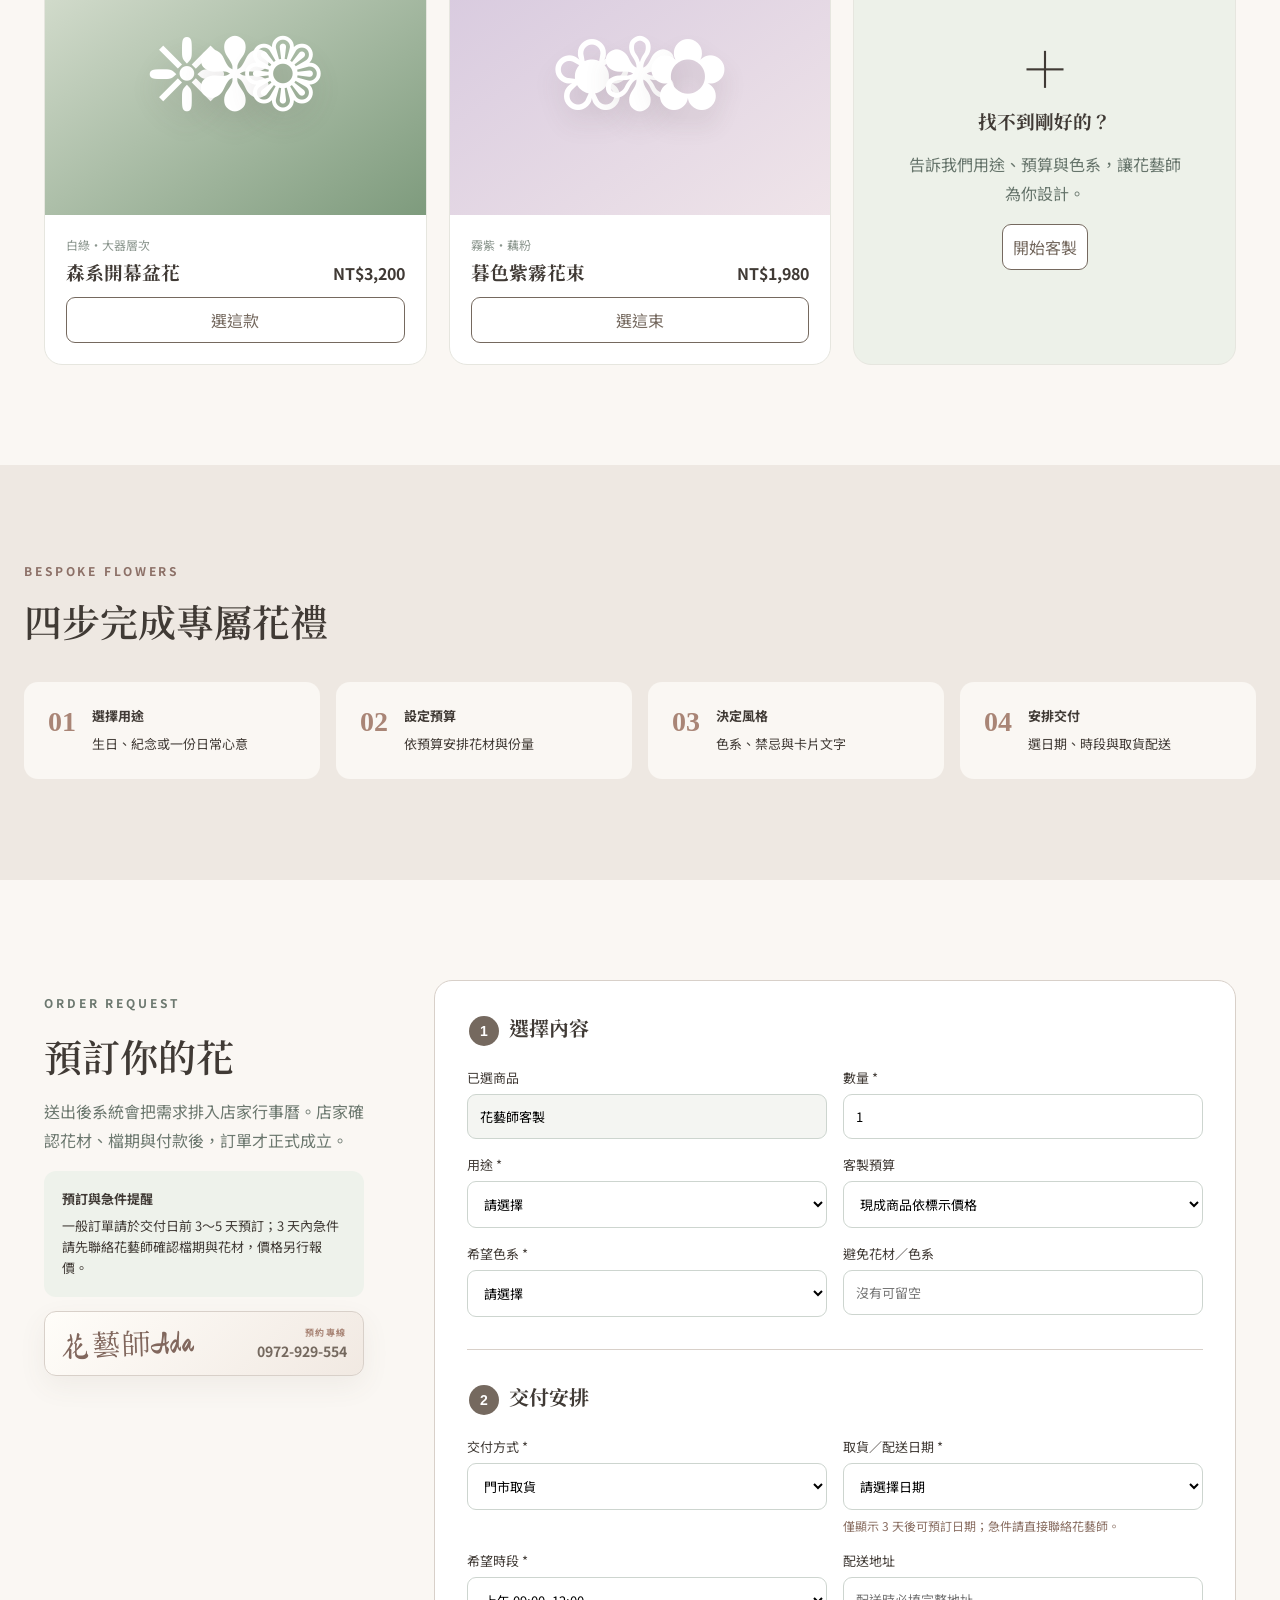
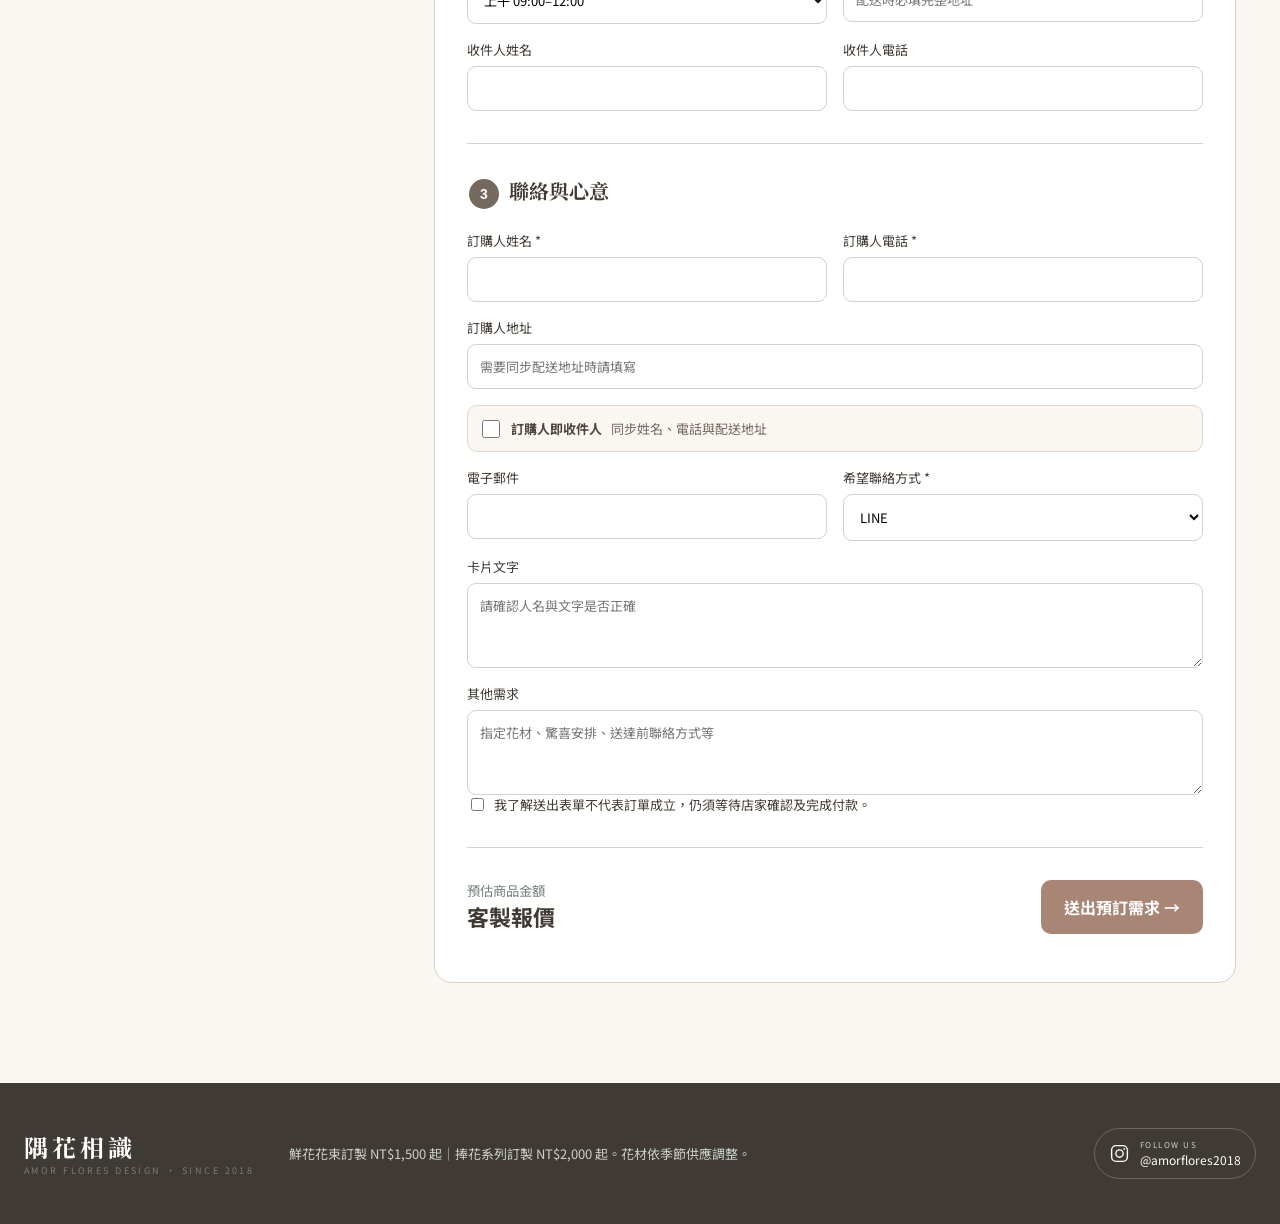
==== commit e71696bb: "隅花相識花店系統-v2.3.10-將IG入口移至顧客網站" ====
--- a/index.html
+++ b/index.html
@@ -7,9 +7,9 @@
   <title>隅花相識 Amor Flores Design｜花束與花禮預訂</title>
   <link rel="preconnect" href="https://fonts.googleapis.com">
   <link rel="preconnect" href="https://fonts.gstatic.com" crossorigin>
-  <link href="https://fonts.googleapis.com/css2?family=Noto+Serif+TC:wght@500;600;700&family=Noto+Sans+TC:wght@400;500;700&display=swap" rel="stylesheet">
+  <link href="https://fonts.googleapis.com/css2?family=Ma+Shan+Zheng&family=Noto+Serif+TC:wght@500;600;700&family=Noto+Sans+TC:wght@400;500;700&display=swap" rel="stylesheet">
   <link rel="stylesheet" href="storefront.css">
-  <link rel="stylesheet" href="catalog.css?v=2.3.8">
+  <link rel="stylesheet" href="catalog.css?v=2.3.10">
 </head>
 <body>
   <header class="topbar">
@@ -53,7 +53,7 @@
     </section>
 
     <section class="order-section" id="order">
-      <div class="order-intro"><p class="eyebrow">ORDER REQUEST</p><h2>預訂你的花</h2><p>送出後系統會把需求排入店家行事曆。店家確認花材、檔期與付款後，訂單才正式成立。</p><div class="notice"><strong>預訂與急件提醒</strong><span>一般訂單請於交付日前 3～5 天預訂；3 天內急件請先聯絡花藝師確認檔期與花材，價格另行報價。</span></div><div class="florist-contact"><span>FLORIST</span><div><strong>Ada</strong><a href="tel:+886972929554" aria-label="致電花藝師 Ada 0972-929-554">0972-929-554</a></div></div></div>
+      <div class="order-intro"><p class="eyebrow">ORDER REQUEST</p><h2>預訂你的花</h2><p>送出後系統會把需求排入店家行事曆。店家確認花材、檔期與付款後，訂單才正式成立。</p><div class="notice"><strong>預訂與急件提醒</strong><span>一般訂單請於交付日前 3～5 天預訂；3 天內急件請先聯絡花藝師確認檔期與花材，價格另行報價。</span></div><div class="florist-contact"><strong class="florist-signature">花藝師Ada</strong><a href="tel:+886972929554" aria-label="致電花藝師 Ada 0972-929-554"><small>預約專線</small>0972-929-554</a></div></div>
       <form id="orderForm" method="post" target="orderResultFrame" novalidate>
         <input type="hidden" name="orderId" id="orderId">
         <input type="hidden" name="product" id="product" value="花藝師客製">
@@ -61,7 +61,7 @@
         <input class="honeypot" name="website" tabindex="-1" autocomplete="off" aria-hidden="true">
         <fieldset><legend><span>1</span>選擇內容</legend><div class="grid two"><label>已選商品<input id="selectedProduct" value="花藝師客製" readonly></label><label>數量 *<input name="quantity" id="quantity" type="number" min="1" max="20" value="1" required></label><label>用途 *<select name="occasion" required><option value="">請選擇</option><option>生日</option><option>告白／求婚</option><option>紀念日</option><option>開幕／喬遷</option><option>畢業</option><option>探病</option><option>告別追思</option><option>日常心意</option><option>其他</option></select></label><label>客製預算<select name="budget"><option value="">現成商品依標示價格</option><option>NT$1,000 以下</option><option>NT$1,000–1,499</option><option>NT$1,500–1,999</option><option>NT$2,000–2,999</option><option>NT$3,000–4,999</option><option>NT$5,000 以上</option></select></label><label>希望色系 *<select name="colors" required><option value="">請選擇</option><option>粉色系</option><option>紅色系</option><option>橙黃色系</option><option>紫色系</option><option>白綠色系</option><option>藍色系</option><option>繽紛混色</option><option>交由花藝師搭配</option></select></label><label>避免花材／色系<input name="avoid" placeholder="沒有可留空"></label></div></fieldset>
         <fieldset><legend><span>2</span>交付安排</legend><div class="grid two"><label>交付方式 *<select name="method" id="method" required><option>門市取貨</option><option>店家配送</option></select></label><label>取貨／配送日期 *<select name="deliveryDate" id="deliveryDate" required><option value="">請選擇日期</option></select><small class="field-note">僅顯示 3 天後可預訂日期；急件請直接聯絡花藝師。</small></label><label>希望時段 *<select name="slot" required><option>上午 09:00–12:00</option><option>下午 12:00–15:00</option><option>下午 15:00–18:00</option><option>晚上 18:00–21:00</option></select></label><label>配送地址<input name="address" id="address" placeholder="配送時必填完整地址"></label><label>收件人姓名<input name="recipientName" id="recipientName"></label><label>收件人電話<input name="recipientPhone" id="recipientPhone" inputmode="tel"></label></div></fieldset>
-        <fieldset><legend><span>3</span>聯絡與心意</legend><div class="grid two"><label>訂購人姓名 *<input name="customerName" required></label><label>訂購人電話 *<input name="customerPhone" inputmode="tel" pattern="[0-9+()\-\s]{8,20}" required></label><label>電子郵件<input name="email" type="email"></label><label>希望聯絡方式 *<select name="contact" required><option>LINE</option><option>電話</option><option>電子郵件</option></select></label><label class="full">卡片文字<textarea name="card" placeholder="請確認人名與文字是否正確"></textarea></label><label class="full">其他需求<textarea name="notes" placeholder="指定花材、驚喜安排、送達前聯絡方式等"></textarea></label></div><label class="agree"><input type="checkbox" required>我了解送出表單不代表訂單成立，仍須等待店家確認及完成付款。</label></fieldset>
+        <fieldset><legend><span>3</span>聯絡與心意</legend><div class="grid two"><label>訂購人姓名 *<input name="customerName" id="customerName" required></label><label>訂購人電話 *<input name="customerPhone" id="customerPhone" inputmode="tel" pattern="[0-9+()\-\s]{8,20}" required></label><label class="full">訂購人地址<input name="customerAddress" id="customerAddress" placeholder="需要同步配送地址時請填寫"></label><label class="sync-recipient full"><input type="checkbox" id="syncRecipient"><span><strong>訂購人即收件人</strong>同步姓名、電話與配送地址</span></label><label>電子郵件<input name="email" type="email"></label><label>希望聯絡方式 *<select name="contact" required><option>LINE</option><option>電話</option><option>電子郵件</option></select></label><label class="full">卡片文字<textarea name="card" placeholder="請確認人名與文字是否正確"></textarea></label><label class="full">其他需求<textarea name="notes" placeholder="指定花材、驚喜安排、送達前聯絡方式等"></textarea></label></div><label class="agree"><input type="checkbox" required>我了解送出表單不代表訂單成立，仍須等待店家確認及完成付款。</label></fieldset>
         <div class="checkout"><div><small>預估商品金額</small><strong id="estimate">客製報價</strong></div><button type="submit" id="submitOrder">送出預訂需求 <span>→</span></button></div>
         <p class="form-status" id="formStatus" role="status"></p>
       </form>
@@ -69,9 +69,9 @@
     </section>
   </main>
 
-  <footer><div class="brand"><span>隅花相識</span><small>AMOR FLORES DESIGN · SINCE 2018</small></div><p>鮮花花束訂製 NT$1,500 起｜捧花系列訂製 NT$2,000 起。花材依季節供應調整。</p></footer>
+  <footer><div class="brand"><span>隅花相識</span><small>AMOR FLORES DESIGN · SINCE 2018</small></div><p>鮮花花束訂製 NT$1,500 起｜捧花系列訂製 NT$2,000 起。花材依季節供應調整。</p><a class="instagram-link" id="storefrontInstagram" href="https://www.instagram.com/amorflores2018/" target="_blank" rel="noopener" aria-label="前往隅花相識 Instagram"><svg viewBox="0 0 24 24" aria-hidden="true"><rect x="3" y="3" width="18" height="18" rx="5"></rect><circle cx="12" cy="12" r="4.2"></circle><circle class="instagram-dot" cx="17.4" cy="6.8" r="1"></circle></svg><span><small>FOLLOW US</small>@amorflores2018</span></a></footer>
   <div class="success" id="success" hidden><div><span>✓</span><h2>預訂需求已送出</h2><p>訂單編號：<b id="successId"></b></p><p>店家確認花材、檔期與付款後，會再與你聯絡。</p><button id="closeSuccess">完成</button></div></div>
   <script src="config.js"></script>
-  <script src="storefront.js?v=2.3.8"></script>
+  <script src="storefront.js?v=2.3.10"></script>
 </body>
 </html>
--- a/catalog.css
+++ b/catalog.css
@@ -29,35 +29,117 @@
   box-shadow: 0 10px 28px #66584c12;
 }
 
-.florist-contact > span {
-  color: #a98576;
-  font-size: 10px;
-  font-weight: 700;
-  letter-spacing: .22em;
-}
-
-.florist-contact > div {
-  display: flex;
-  align-items: baseline;
-  gap: 12px;
-}
-
-.florist-contact strong {
-  font-family: 'Noto Serif TC', serif;
-  font-size: 18px;
+.florist-signature {
+  color: #81675d;
+  font-family: 'Ma Shan Zheng', 'Noto Serif TC', serif;
+  font-size: 29px;
+  font-weight: 400;
+  letter-spacing: .04em;
+  line-height: 1;
+  transform: rotate(-2deg);
 }
 
 .florist-contact a {
   color: #75695f;
-  font-size: 13px;
+  display: flex;
+  flex-direction: column;
+  align-items: flex-end;
+  gap: 2px;
+  font-size: 14px;
+  font-weight: 700;
   white-space: nowrap;
-  border-bottom: 1px solid #a9857666;
+}
+
+.florist-contact a small {
+  color: #a98576;
+  font-size: 9px;
+  font-weight: 700;
+  letter-spacing: .18em;
+}
+
+.sync-recipient {
+  flex-direction: row !important;
+  align-items: center;
+  padding: 13px 14px;
+  border: 1px solid #ded5cd;
+  border-radius: 10px;
+  background: #faf7f3;
+  cursor: pointer;
+}
+
+.sync-recipient input {
+  width: 18px;
+  height: 18px;
+  margin: 0 4px 0 0;
+  padding: 0;
+  accent-color: #a98576;
+}
+
+.sync-recipient span {
+  display: flex;
+  flex-wrap: wrap;
+  gap: 5px 9px;
+  color: #75695f;
+}
+
+.sync-recipient strong {
+  color: #4f453f;
+}
+
+.instagram-link {
+  display: inline-flex;
+  align-items: center;
+  gap: 10px;
+  justify-self: end;
+  padding: 10px 14px;
+  border: 1px solid #ffffff38;
+  border-radius: 999px;
+  color: #fff;
+  transition: .2s ease;
+}
+
+.instagram-link:hover {
+  border-color: #fff;
+  background: #ffffff12;
+  transform: translateY(-2px);
+}
+
+.instagram-link svg {
+  width: 21px;
+  height: 21px;
+  fill: none;
+  stroke: currentColor;
+  stroke-width: 1.6;
+}
+
+.instagram-link .instagram-dot {
+  fill: currentColor;
+  stroke: none;
+}
+
+.instagram-link span {
+  display: flex;
+  flex-direction: column;
+  gap: 1px;
+  font-size: 12px;
+}
+
+.instagram-link small {
+  color: #cbd2cc;
+  font-size: 8px;
+  letter-spacing: .18em;
 }
 
 @media (max-width: 560px) {
   .florist-contact {
-    align-items: flex-start;
-    flex-direction: column;
-    gap: 7px;
+    align-items: center;
+    flex-direction: row;
+    gap: 12px;
   }
 }
+
+@media (max-width: 850px) {
+  .instagram-link {
+    justify-self: start;
+  }
+}
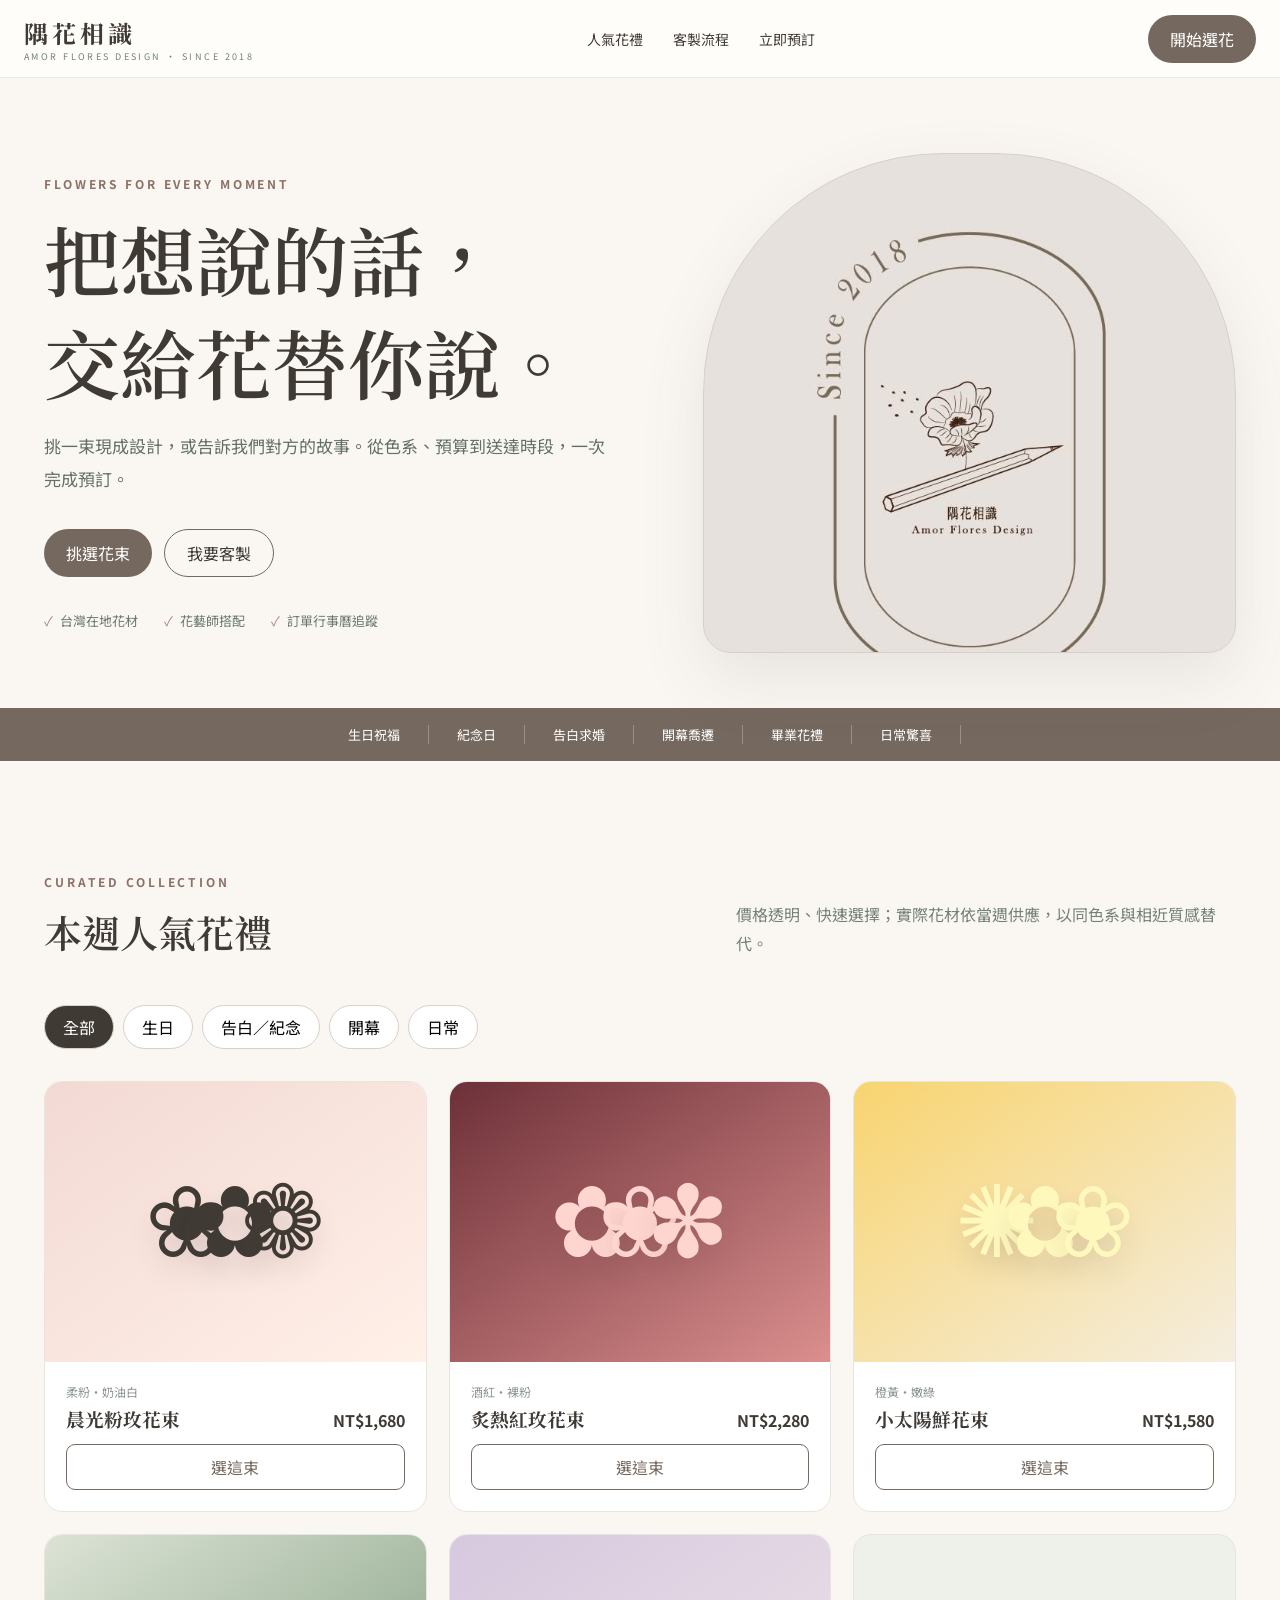
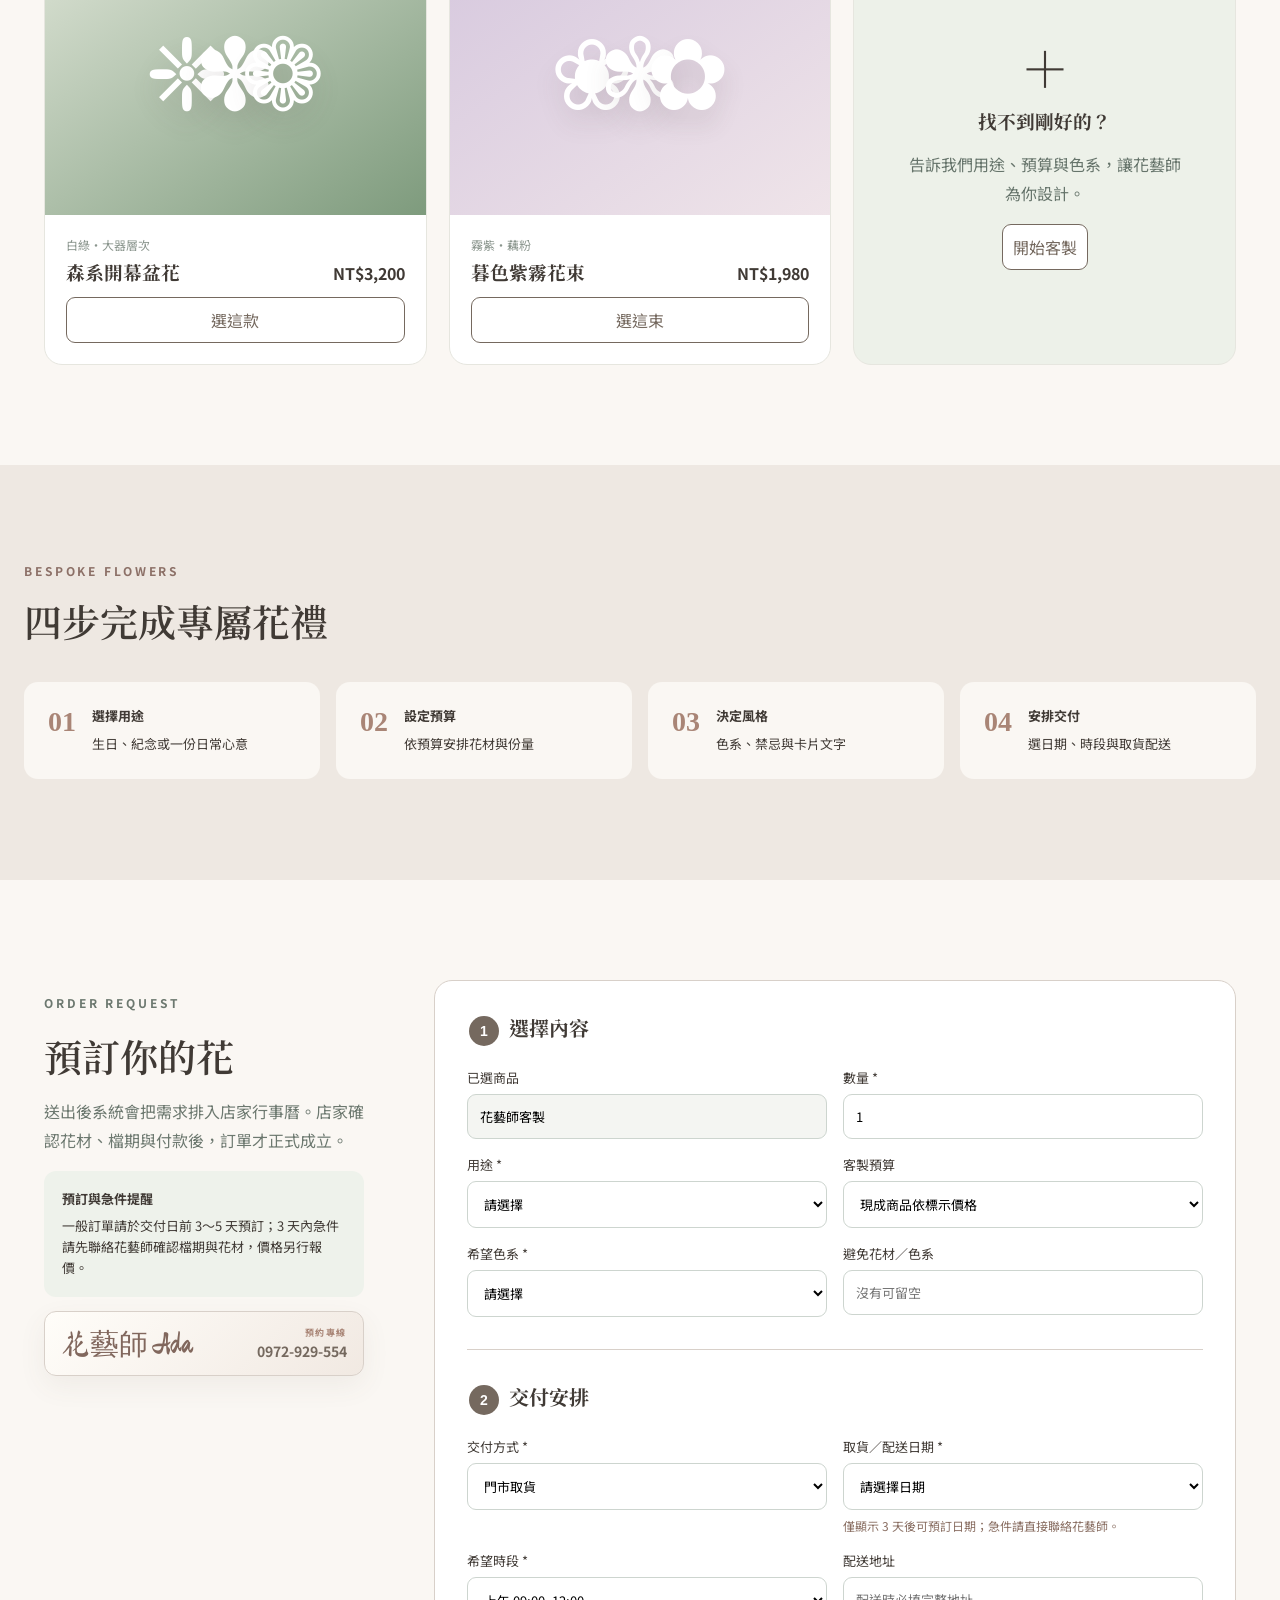
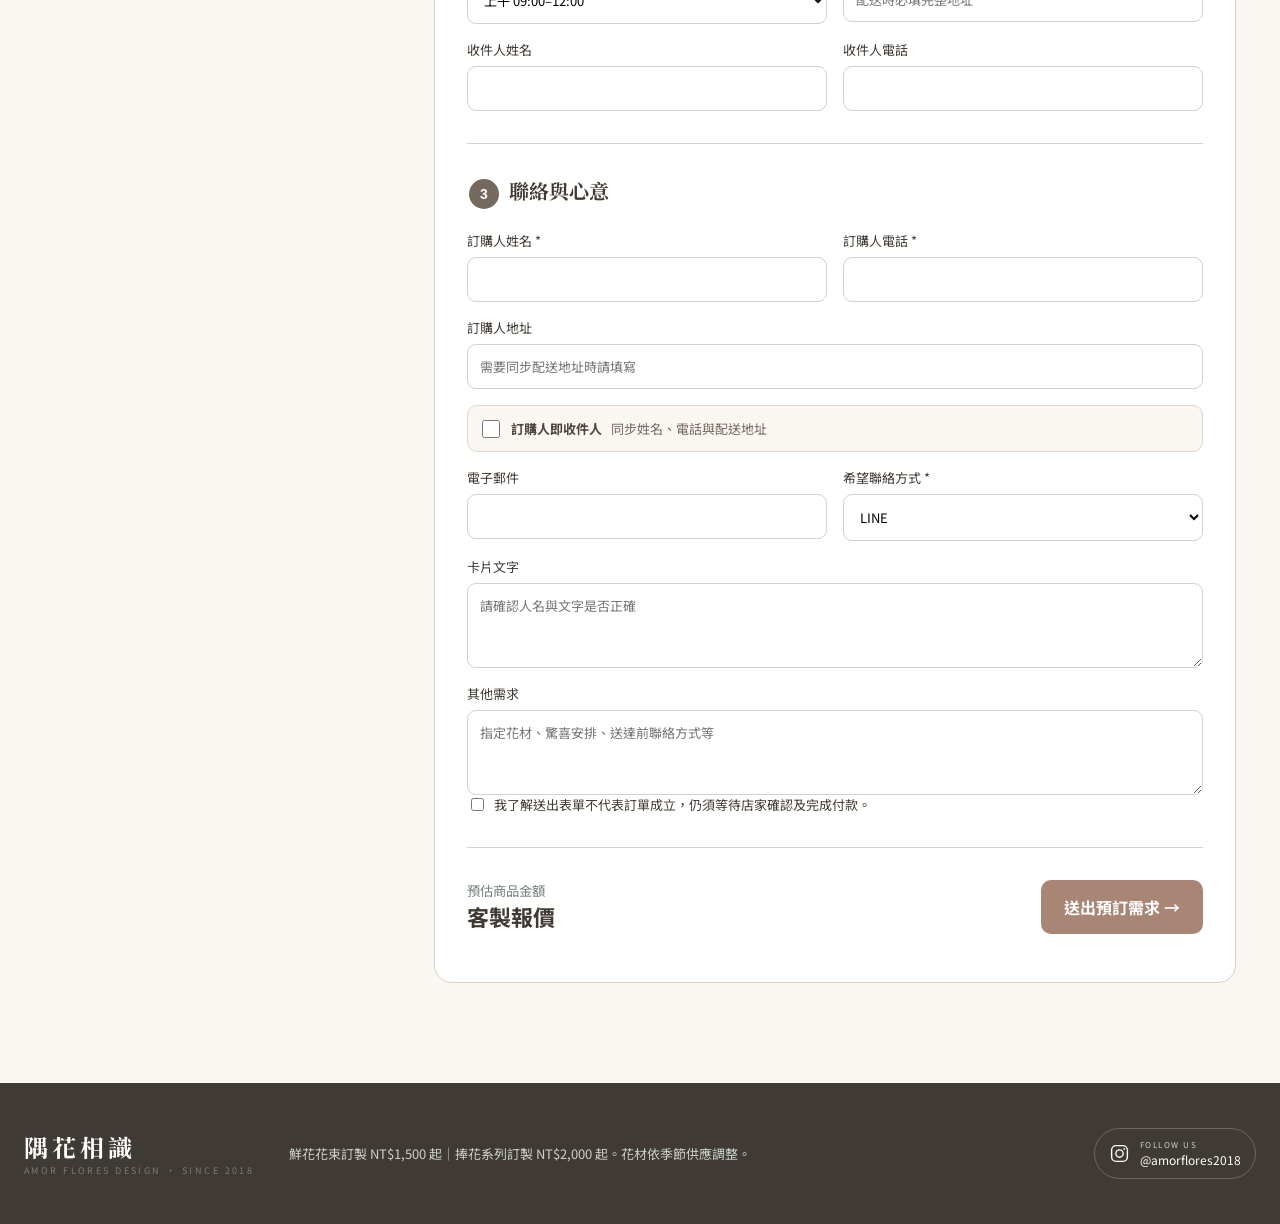
==== commit 444a6af5: "隅花相識花店系統-v2.3.11-統一花藝師Ada書法字型與修正文字重疊" ====
--- a/index.html
+++ b/index.html
@@ -9,7 +9,7 @@
   <link rel="preconnect" href="https://fonts.gstatic.com" crossorigin>
   <link href="https://fonts.googleapis.com/css2?family=Ma+Shan+Zheng&family=Noto+Serif+TC:wght@500;600;700&family=Noto+Sans+TC:wght@400;500;700&display=swap" rel="stylesheet">
   <link rel="stylesheet" href="storefront.css">
-  <link rel="stylesheet" href="catalog.css?v=2.3.10">
+  <link rel="stylesheet" href="catalog.css?v=2.3.11">
 </head>
 <body>
   <header class="topbar">
@@ -53,7 +53,7 @@
     </section>
 
     <section class="order-section" id="order">
-      <div class="order-intro"><p class="eyebrow">ORDER REQUEST</p><h2>預訂你的花</h2><p>送出後系統會把需求排入店家行事曆。店家確認花材、檔期與付款後，訂單才正式成立。</p><div class="notice"><strong>預訂與急件提醒</strong><span>一般訂單請於交付日前 3～5 天預訂；3 天內急件請先聯絡花藝師確認檔期與花材，價格另行報價。</span></div><div class="florist-contact"><strong class="florist-signature">花藝師Ada</strong><a href="tel:+886972929554" aria-label="致電花藝師 Ada 0972-929-554"><small>預約專線</small>0972-929-554</a></div></div>
+      <div class="order-intro"><p class="eyebrow">ORDER REQUEST</p><h2>預訂你的花</h2><p>送出後系統會把需求排入店家行事曆。店家確認花材、檔期與付款後，訂單才正式成立。</p><div class="notice"><strong>預訂與急件提醒</strong><span>一般訂單請於交付日前 3～5 天預訂；3 天內急件請先聯絡花藝師確認檔期與花材，價格另行報價。</span></div><div class="florist-contact"><strong class="florist-signature"><span>花藝師</span><span lang="en">Ada</span></strong><a href="tel:+886972929554" aria-label="致電花藝師 Ada 0972-929-554"><small>預約專線</small>0972-929-554</a></div></div>
       <form id="orderForm" method="post" target="orderResultFrame" novalidate>
         <input type="hidden" name="orderId" id="orderId">
         <input type="hidden" name="product" id="product" value="花藝師客製">
@@ -72,6 +72,6 @@
   <footer><div class="brand"><span>隅花相識</span><small>AMOR FLORES DESIGN · SINCE 2018</small></div><p>鮮花花束訂製 NT$1,500 起｜捧花系列訂製 NT$2,000 起。花材依季節供應調整。</p><a class="instagram-link" id="storefrontInstagram" href="https://www.instagram.com/amorflores2018/" target="_blank" rel="noopener" aria-label="前往隅花相識 Instagram"><svg viewBox="0 0 24 24" aria-hidden="true"><rect x="3" y="3" width="18" height="18" rx="5"></rect><circle cx="12" cy="12" r="4.2"></circle><circle class="instagram-dot" cx="17.4" cy="6.8" r="1"></circle></svg><span><small>FOLLOW US</small>@amorflores2018</span></a></footer>
   <div class="success" id="success" hidden><div><span>✓</span><h2>預訂需求已送出</h2><p>訂單編號：<b id="successId"></b></p><p>店家確認花材、檔期與付款後，會再與你聯絡。</p><button id="closeSuccess">完成</button></div></div>
   <script src="config.js"></script>
-  <script src="storefront.js?v=2.3.10"></script>
+  <script src="storefront.js?v=2.3.11"></script>
 </body>
 </html>
--- a/catalog.css
+++ b/catalog.css
@@ -31,12 +31,21 @@
 
 .florist-signature {
   color: #81675d;
-  font-family: 'Ma Shan Zheng', 'Noto Serif TC', serif;
+  font-family: 'Ma Shan Zheng', cursive;
   font-size: 29px;
   font-weight: 400;
-  letter-spacing: .04em;
-  line-height: 1;
-  transform: rotate(-2deg);
+  letter-spacing: 0;
+  line-height: 1.2;
+  display: inline-flex;
+  align-items: baseline;
+  gap: .18em;
+  white-space: nowrap;
+  font-synthesis: none;
+}
+
+.florist-signature span {
+  font: inherit;
+  letter-spacing: inherit;
 }
 
 .florist-contact a {
@@ -136,6 +145,11 @@
     flex-direction: row;
     gap: 12px;
   }
+
+  .florist-signature {
+    font-size: clamp(24px, 7.4vw, 29px);
+    gap: .14em;
+  }
 }
 
 @media (max-width: 850px) {
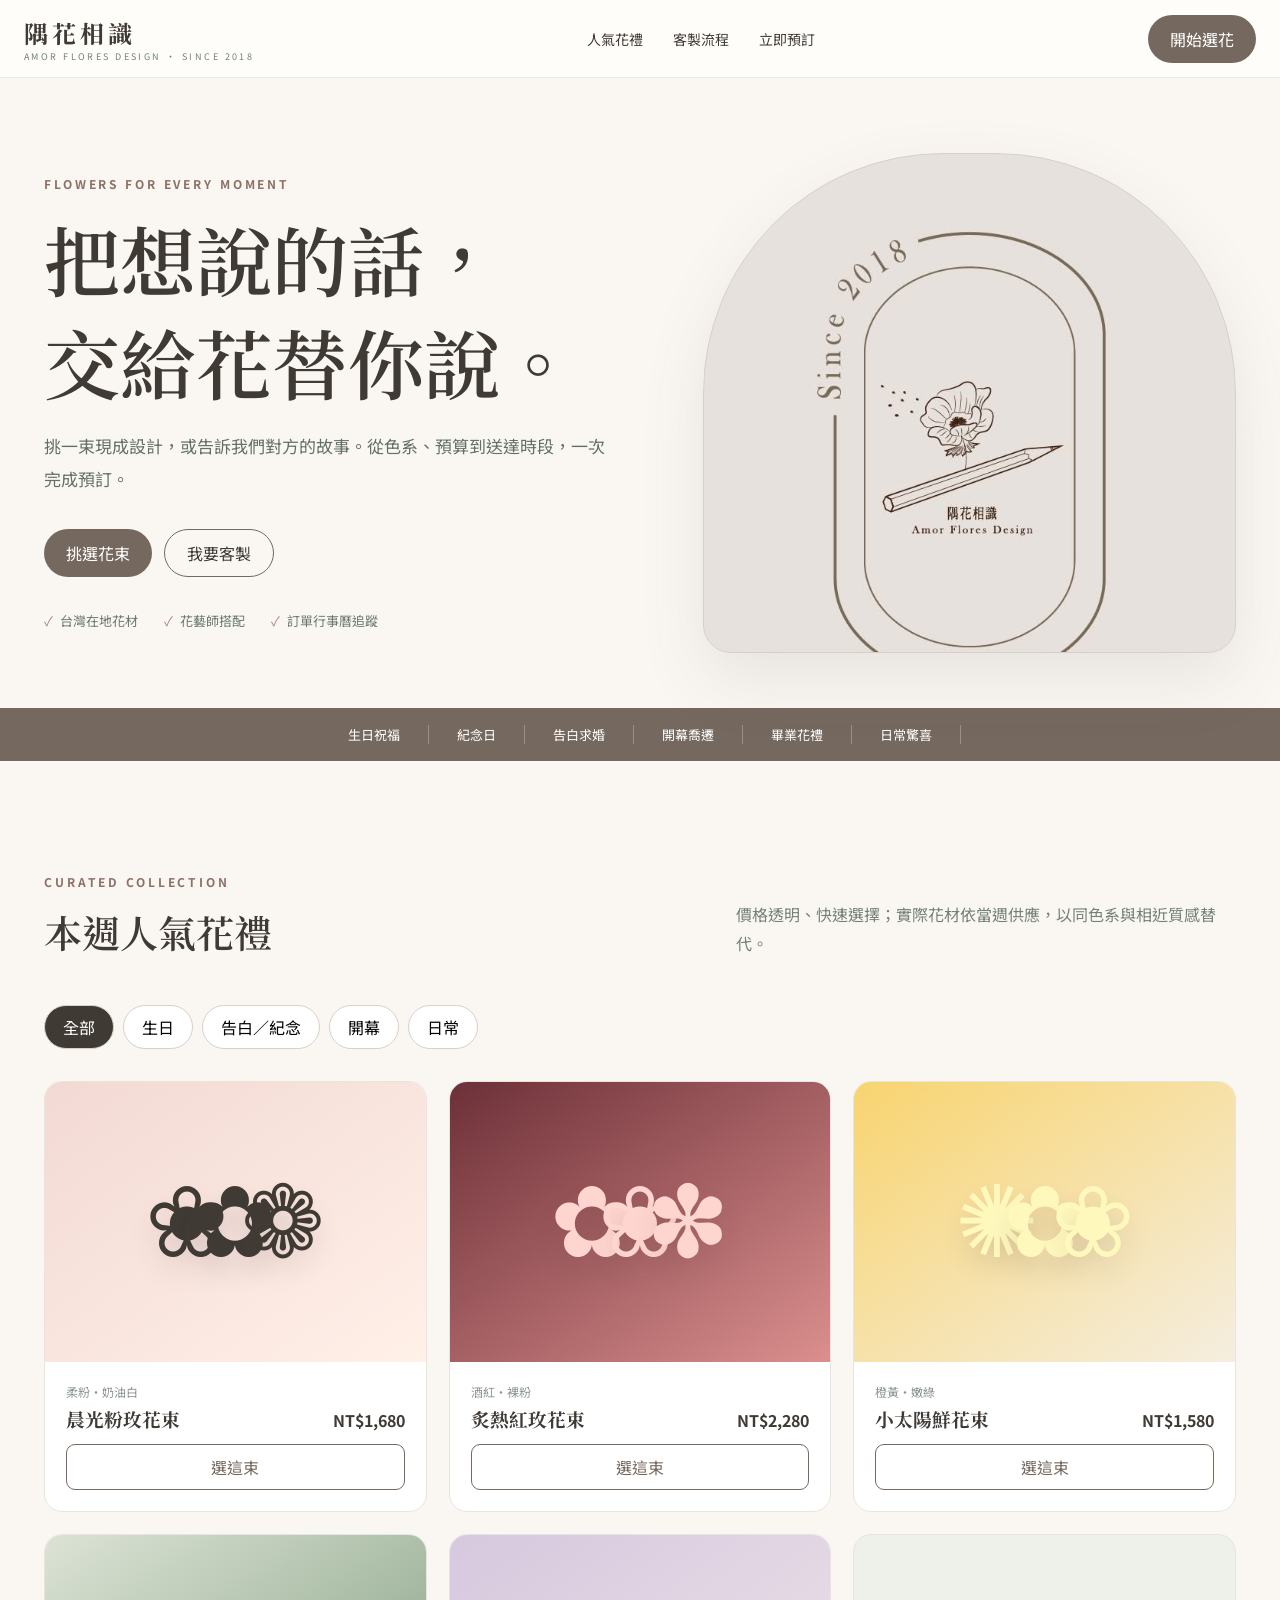
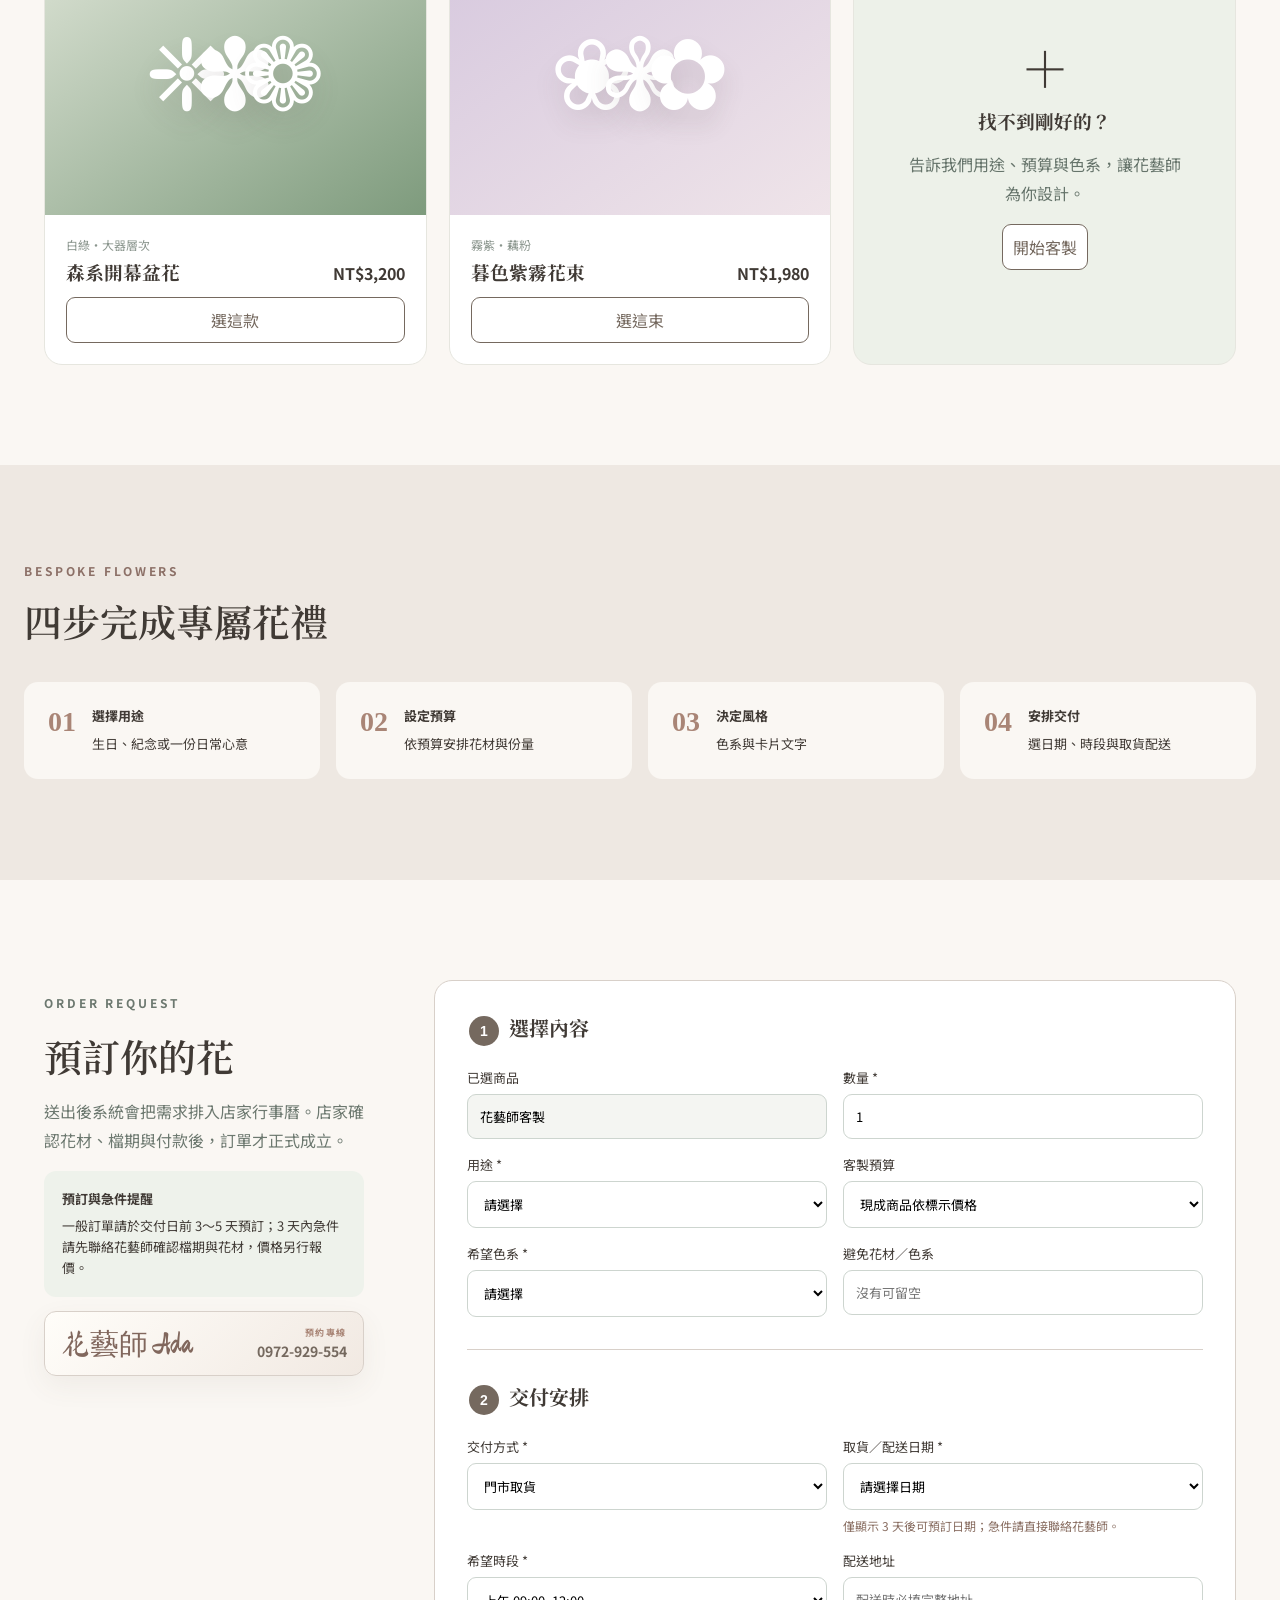
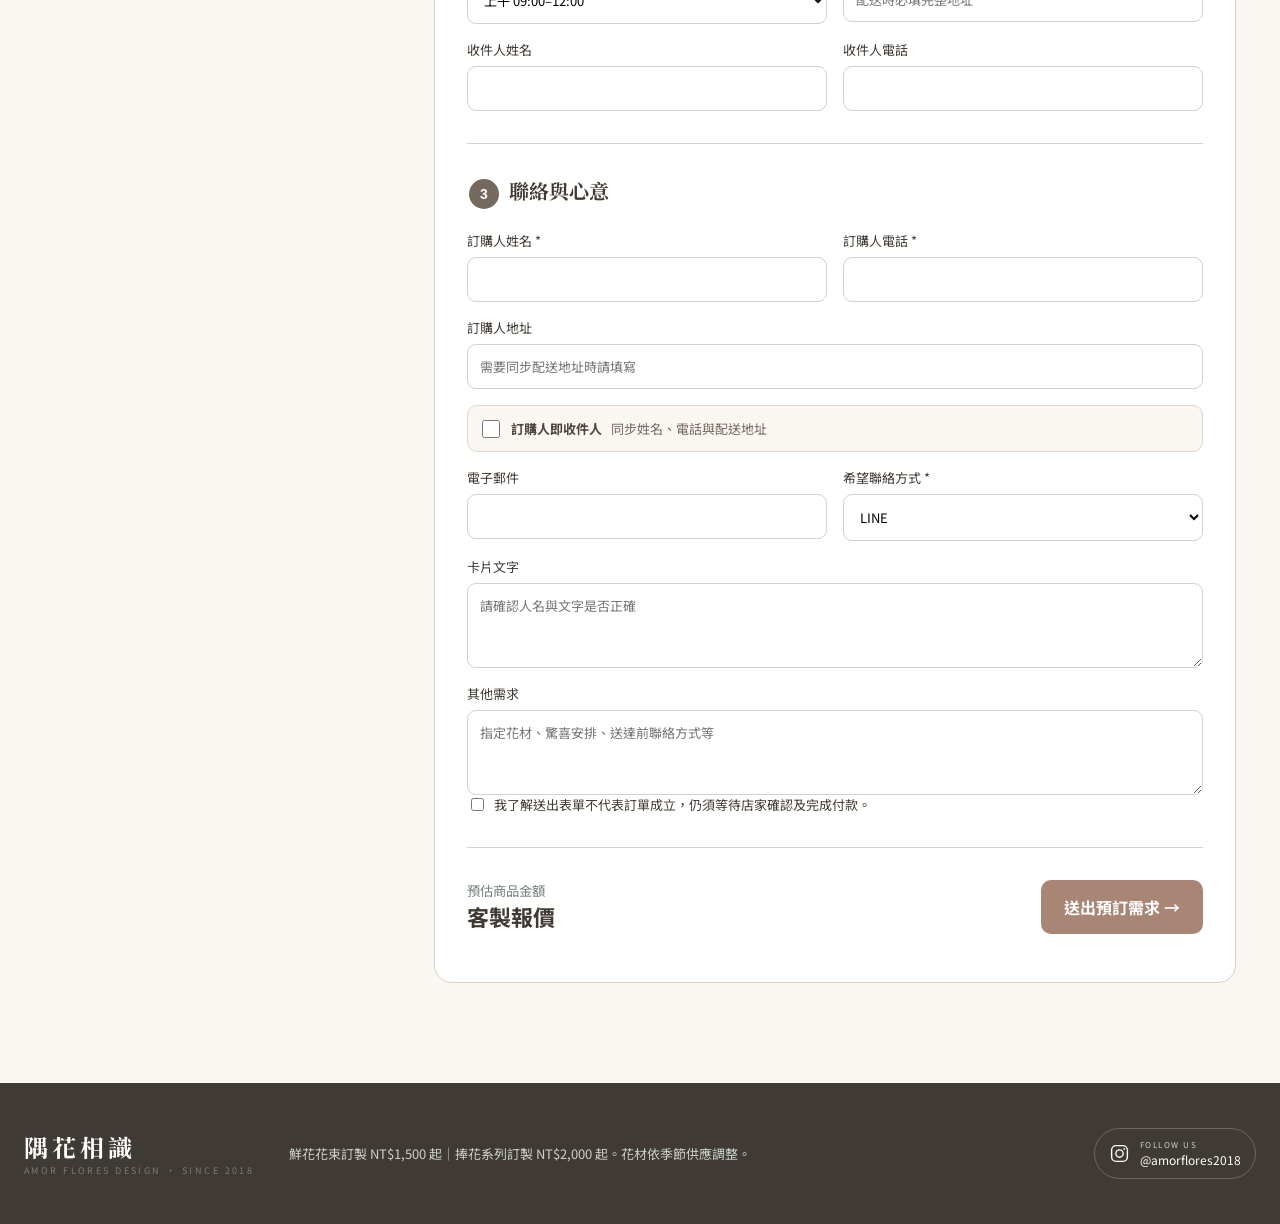
==== commit a44d5605: "隅花相識花店系統-v2.3.12-移除客製流程禁忌文字" ====
--- a/index.html
+++ b/index.html
@@ -9,7 +9,7 @@
   <link rel="preconnect" href="https://fonts.gstatic.com" crossorigin>
   <link href="https://fonts.googleapis.com/css2?family=Ma+Shan+Zheng&family=Noto+Serif+TC:wght@500;600;700&family=Noto+Sans+TC:wght@400;500;700&display=swap" rel="stylesheet">
   <link rel="stylesheet" href="storefront.css">
-  <link rel="stylesheet" href="catalog.css?v=2.3.11">
+  <link rel="stylesheet" href="catalog.css?v=2.3.12">
 </head>
 <body>
   <header class="topbar">
@@ -49,7 +49,7 @@
 
     <section class="custom-flow" id="custom">
       <div><p class="eyebrow">BESPOKE FLOWERS</p><h2>四步完成專屬花禮</h2></div>
-      <ol><li><b>01</b><span><strong>選擇用途</strong>生日、紀念或一份日常心意</span></li><li><b>02</b><span><strong>設定預算</strong>依預算安排花材與份量</span></li><li><b>03</b><span><strong>決定風格</strong>色系、禁忌與卡片文字</span></li><li><b>04</b><span><strong>安排交付</strong>選日期、時段與取貨配送</span></li></ol>
+      <ol><li><b>01</b><span><strong>選擇用途</strong>生日、紀念或一份日常心意</span></li><li><b>02</b><span><strong>設定預算</strong>依預算安排花材與份量</span></li><li><b>03</b><span><strong>決定風格</strong>色系與卡片文字</span></li><li><b>04</b><span><strong>安排交付</strong>選日期、時段與取貨配送</span></li></ol>
     </section>
 
     <section class="order-section" id="order">
@@ -72,6 +72,6 @@
   <footer><div class="brand"><span>隅花相識</span><small>AMOR FLORES DESIGN · SINCE 2018</small></div><p>鮮花花束訂製 NT$1,500 起｜捧花系列訂製 NT$2,000 起。花材依季節供應調整。</p><a class="instagram-link" id="storefrontInstagram" href="https://www.instagram.com/amorflores2018/" target="_blank" rel="noopener" aria-label="前往隅花相識 Instagram"><svg viewBox="0 0 24 24" aria-hidden="true"><rect x="3" y="3" width="18" height="18" rx="5"></rect><circle cx="12" cy="12" r="4.2"></circle><circle class="instagram-dot" cx="17.4" cy="6.8" r="1"></circle></svg><span><small>FOLLOW US</small>@amorflores2018</span></a></footer>
   <div class="success" id="success" hidden><div><span>✓</span><h2>預訂需求已送出</h2><p>訂單編號：<b id="successId"></b></p><p>店家確認花材、檔期與付款後，會再與你聯絡。</p><button id="closeSuccess">完成</button></div></div>
   <script src="config.js"></script>
-  <script src="storefront.js?v=2.3.11"></script>
+  <script src="storefront.js?v=2.3.12"></script>
 </body>
 </html>
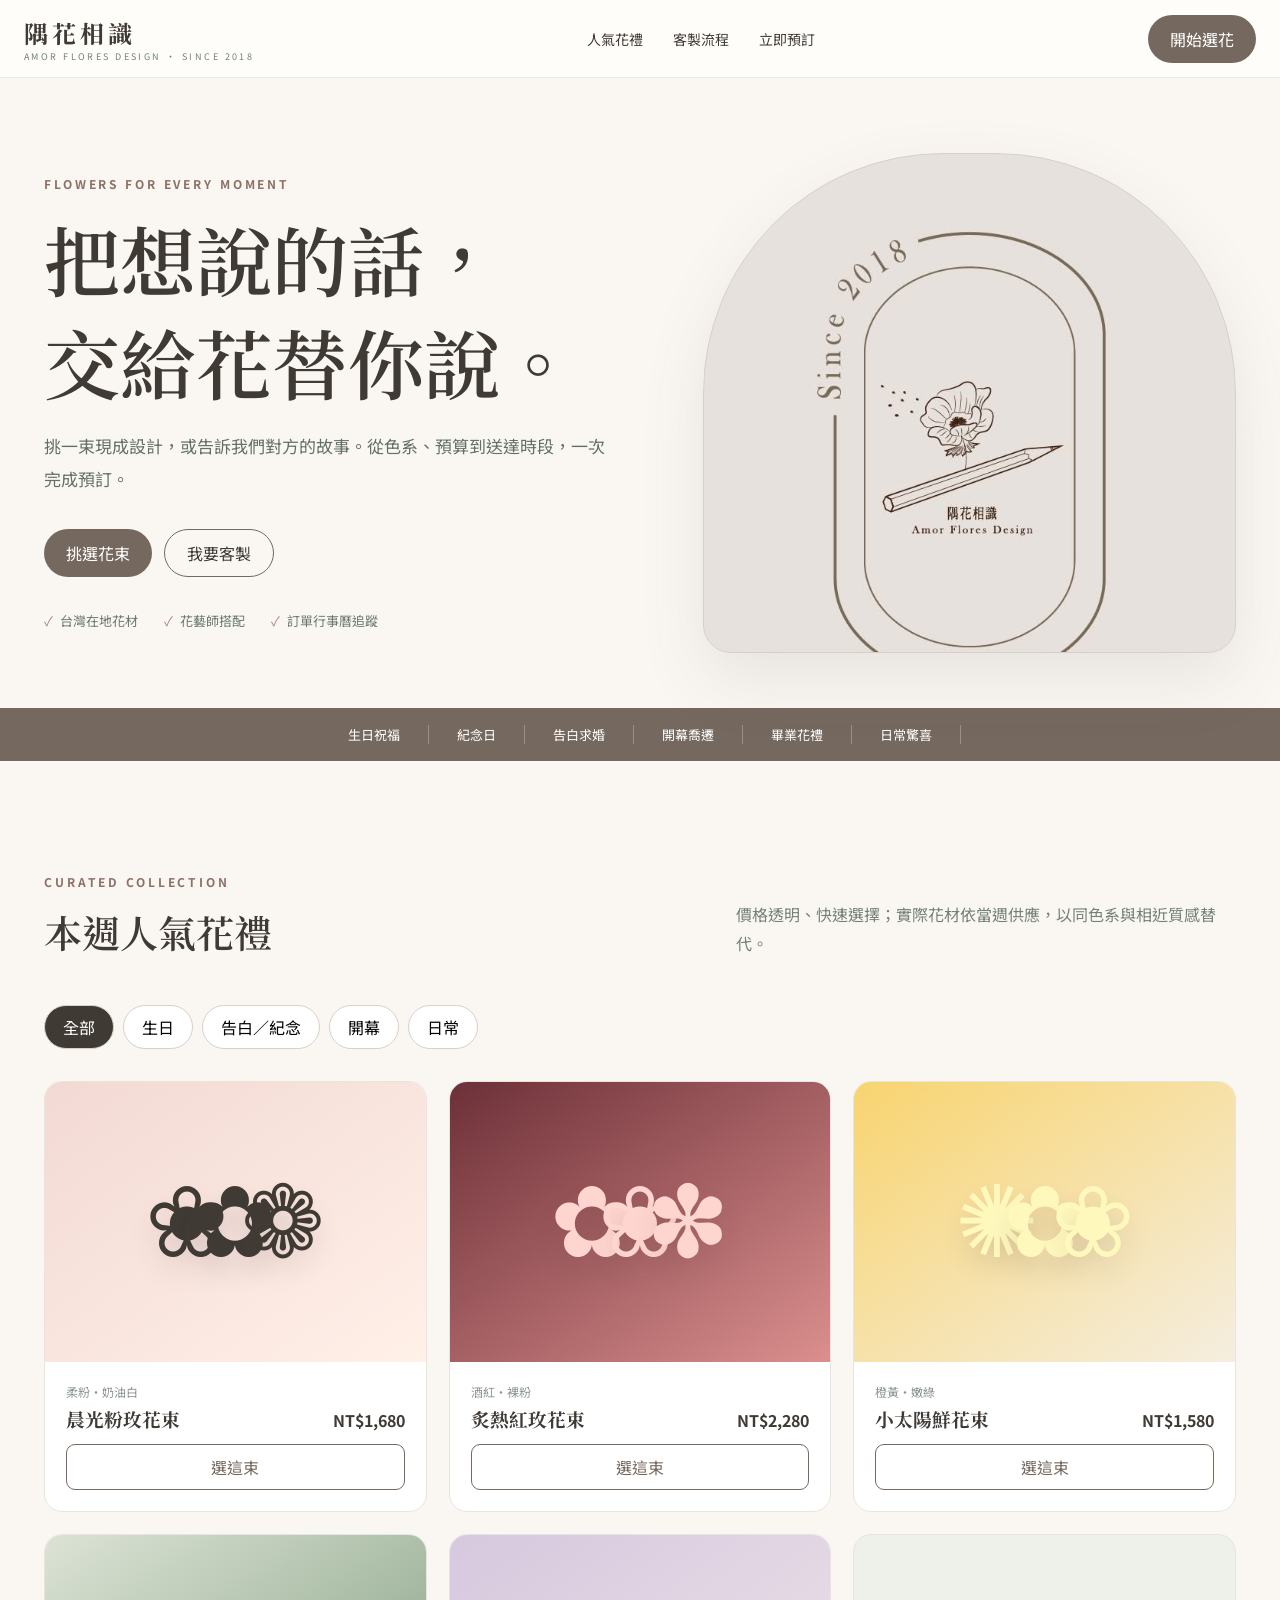
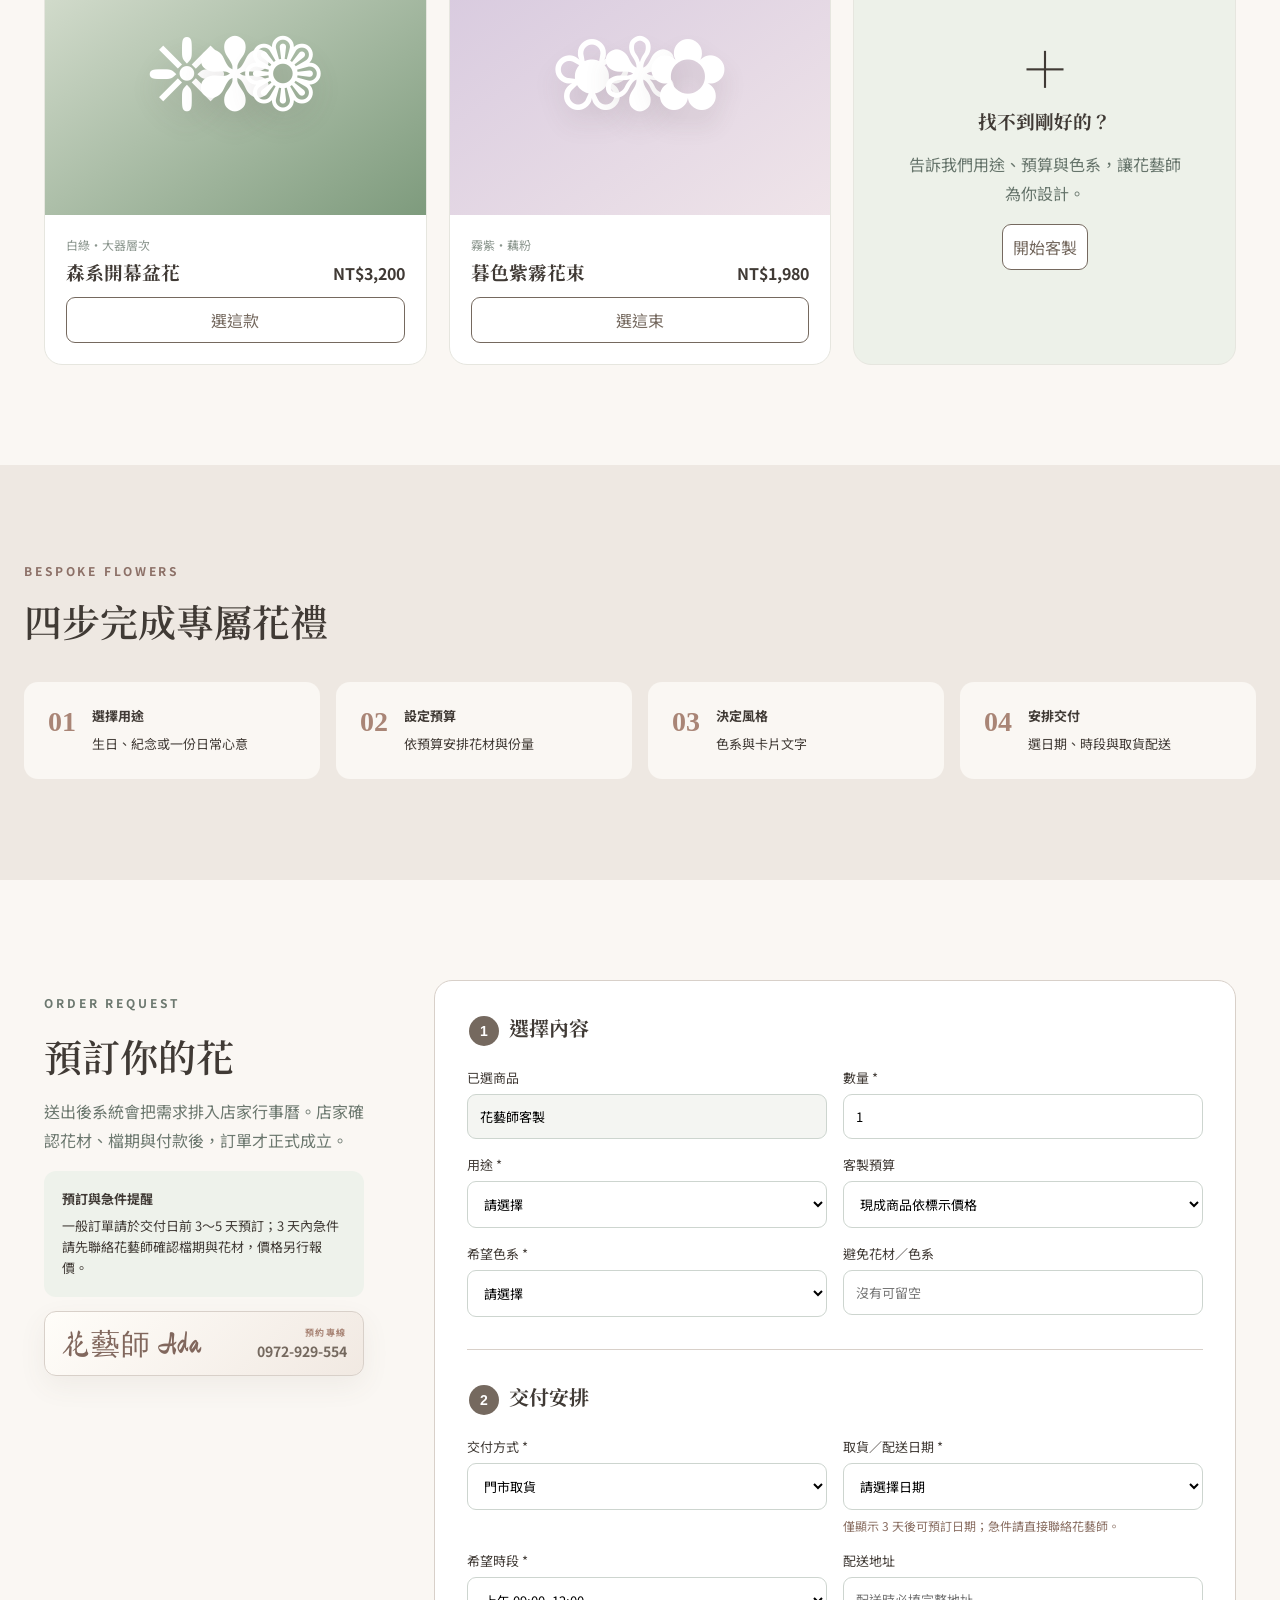
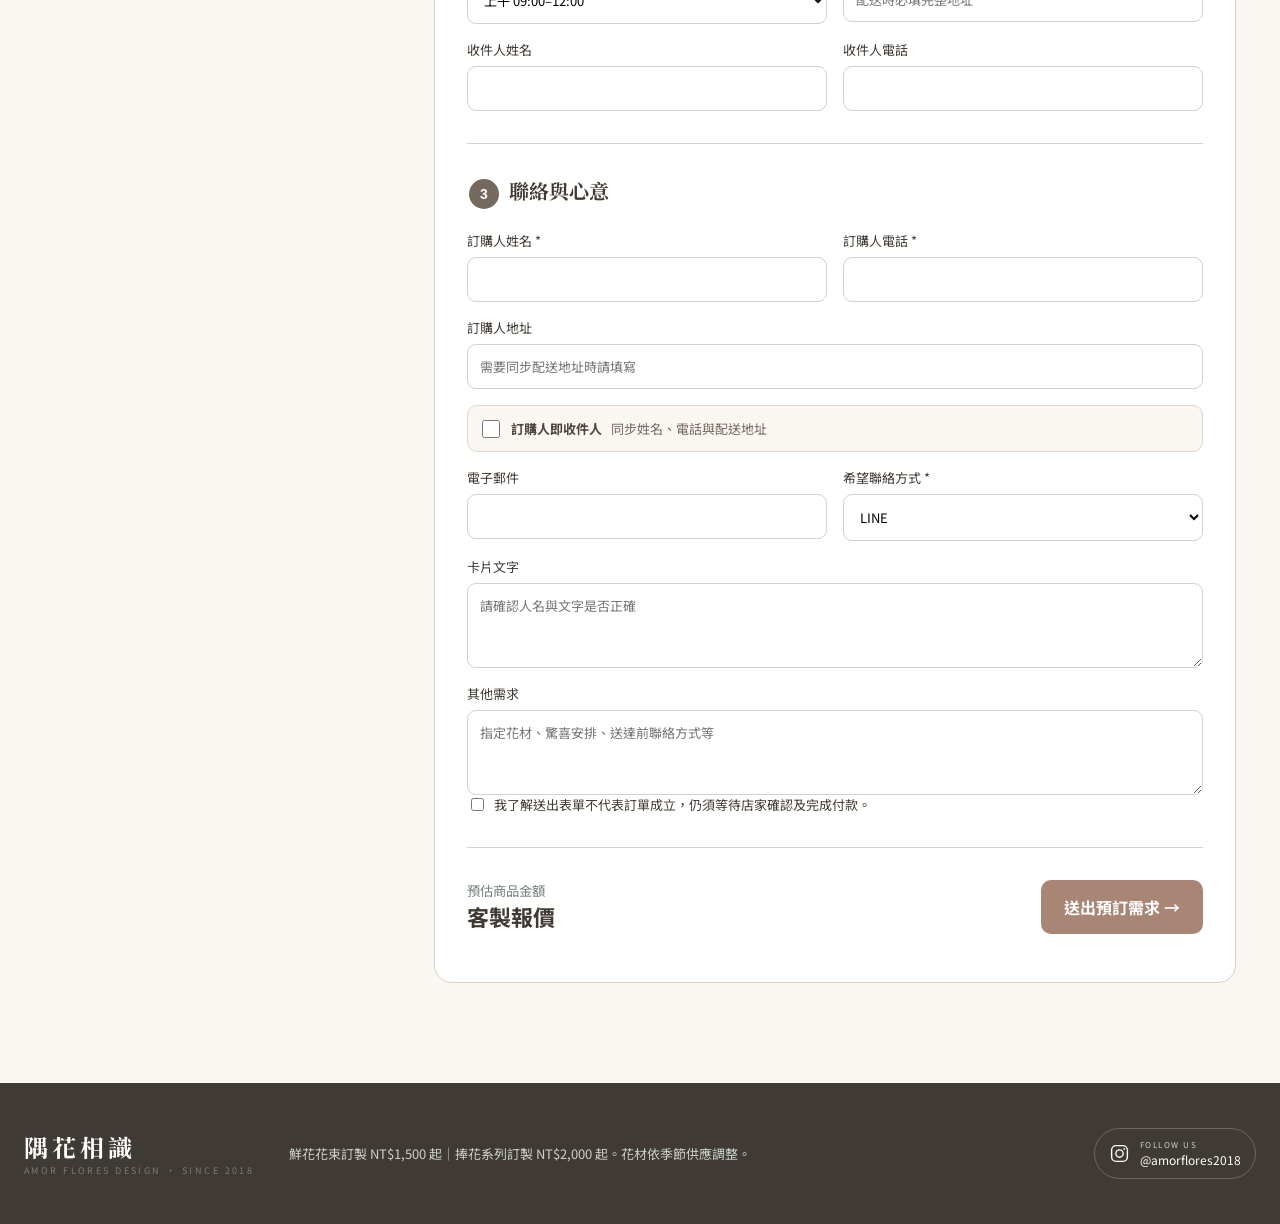
==== commit 179bf363: "隅花相識花店系統-v2.3.13-修正花藝師字型顯示與加速商品圖片載入" ====
--- a/index.html
+++ b/index.html
@@ -7,9 +7,11 @@
   <title>隅花相識 Amor Flores Design｜花束與花禮預訂</title>
   <link rel="preconnect" href="https://fonts.googleapis.com">
   <link rel="preconnect" href="https://fonts.gstatic.com" crossorigin>
+  <link rel="preconnect" href="https://script.google.com">
+  <link rel="preconnect" href="https://drive.google.com">
   <link href="https://fonts.googleapis.com/css2?family=Ma+Shan+Zheng&family=Noto+Serif+TC:wght@500;600;700&family=Noto+Sans+TC:wght@400;500;700&display=swap" rel="stylesheet">
   <link rel="stylesheet" href="storefront.css">
-  <link rel="stylesheet" href="catalog.css?v=2.3.12">
+  <link rel="stylesheet" href="catalog.css?v=2.3.13">
 </head>
 <body>
   <header class="topbar">
@@ -53,7 +55,7 @@
     </section>
 
     <section class="order-section" id="order">
-      <div class="order-intro"><p class="eyebrow">ORDER REQUEST</p><h2>預訂你的花</h2><p>送出後系統會把需求排入店家行事曆。店家確認花材、檔期與付款後，訂單才正式成立。</p><div class="notice"><strong>預訂與急件提醒</strong><span>一般訂單請於交付日前 3～5 天預訂；3 天內急件請先聯絡花藝師確認檔期與花材，價格另行報價。</span></div><div class="florist-contact"><strong class="florist-signature"><span>花藝師</span><span lang="en">Ada</span></strong><a href="tel:+886972929554" aria-label="致電花藝師 Ada 0972-929-554"><small>預約專線</small>0972-929-554</a></div></div>
+      <div class="order-intro"><p class="eyebrow">ORDER REQUEST</p><h2>預訂你的花</h2><p>送出後系統會把需求排入店家行事曆。店家確認花材、檔期與付款後，訂單才正式成立。</p><div class="notice"><strong>預訂與急件提醒</strong><span>一般訂單請於交付日前 3～5 天預訂；3 天內急件請先聯絡花藝師確認檔期與花材，價格另行報價。</span></div><div class="florist-contact"><strong class="florist-signature">花藝師&nbsp;Ada</strong><a href="tel:+886972929554" aria-label="致電花藝師 Ada 0972-929-554"><small>預約專線</small>0972-929-554</a></div></div>
       <form id="orderForm" method="post" target="orderResultFrame" novalidate>
         <input type="hidden" name="orderId" id="orderId">
         <input type="hidden" name="product" id="product" value="花藝師客製">
@@ -72,6 +74,6 @@
   <footer><div class="brand"><span>隅花相識</span><small>AMOR FLORES DESIGN · SINCE 2018</small></div><p>鮮花花束訂製 NT$1,500 起｜捧花系列訂製 NT$2,000 起。花材依季節供應調整。</p><a class="instagram-link" id="storefrontInstagram" href="https://www.instagram.com/amorflores2018/" target="_blank" rel="noopener" aria-label="前往隅花相識 Instagram"><svg viewBox="0 0 24 24" aria-hidden="true"><rect x="3" y="3" width="18" height="18" rx="5"></rect><circle cx="12" cy="12" r="4.2"></circle><circle class="instagram-dot" cx="17.4" cy="6.8" r="1"></circle></svg><span><small>FOLLOW US</small>@amorflores2018</span></a></footer>
   <div class="success" id="success" hidden><div><span>✓</span><h2>預訂需求已送出</h2><p>訂單編號：<b id="successId"></b></p><p>店家確認花材、檔期與付款後，會再與你聯絡。</p><button id="closeSuccess">完成</button></div></div>
   <script src="config.js"></script>
-  <script src="storefront.js?v=2.3.12"></script>
+  <script src="storefront.js?v=2.3.13"></script>
 </body>
 </html>
--- a/catalog.css
+++ b/catalog.css
@@ -8,6 +8,28 @@
   display: block;
   object-fit: contain;
   object-position: center;
+  opacity: 0;
+  transition: opacity .22s ease;
+}
+
+.product-photo img.is-loaded {
+  opacity: 1;
+}
+
+.product-photo::before {
+  content: '圖片載入中';
+  position: absolute;
+  color: #9a8d83;
+  font-size: 12px;
+  letter-spacing: .08em;
+}
+
+.product-photo:has(img.is-loaded)::before {
+  display: none;
+}
+
+.product-photo {
+  position: relative;
 }
 
 .field-note {
@@ -34,18 +56,11 @@
   font-family: 'Ma Shan Zheng', cursive;
   font-size: 29px;
   font-weight: 400;
-  letter-spacing: 0;
+  letter-spacing: .04em;
   line-height: 1.2;
-  display: inline-flex;
-  align-items: baseline;
-  gap: .18em;
+  display: inline-block;
   white-space: nowrap;
   font-synthesis: none;
-}
-
-.florist-signature span {
-  font: inherit;
-  letter-spacing: inherit;
 }
 
 .florist-contact a {
@@ -148,7 +163,6 @@
 
   .florist-signature {
     font-size: clamp(24px, 7.4vw, 29px);
-    gap: .14em;
   }
 }
 
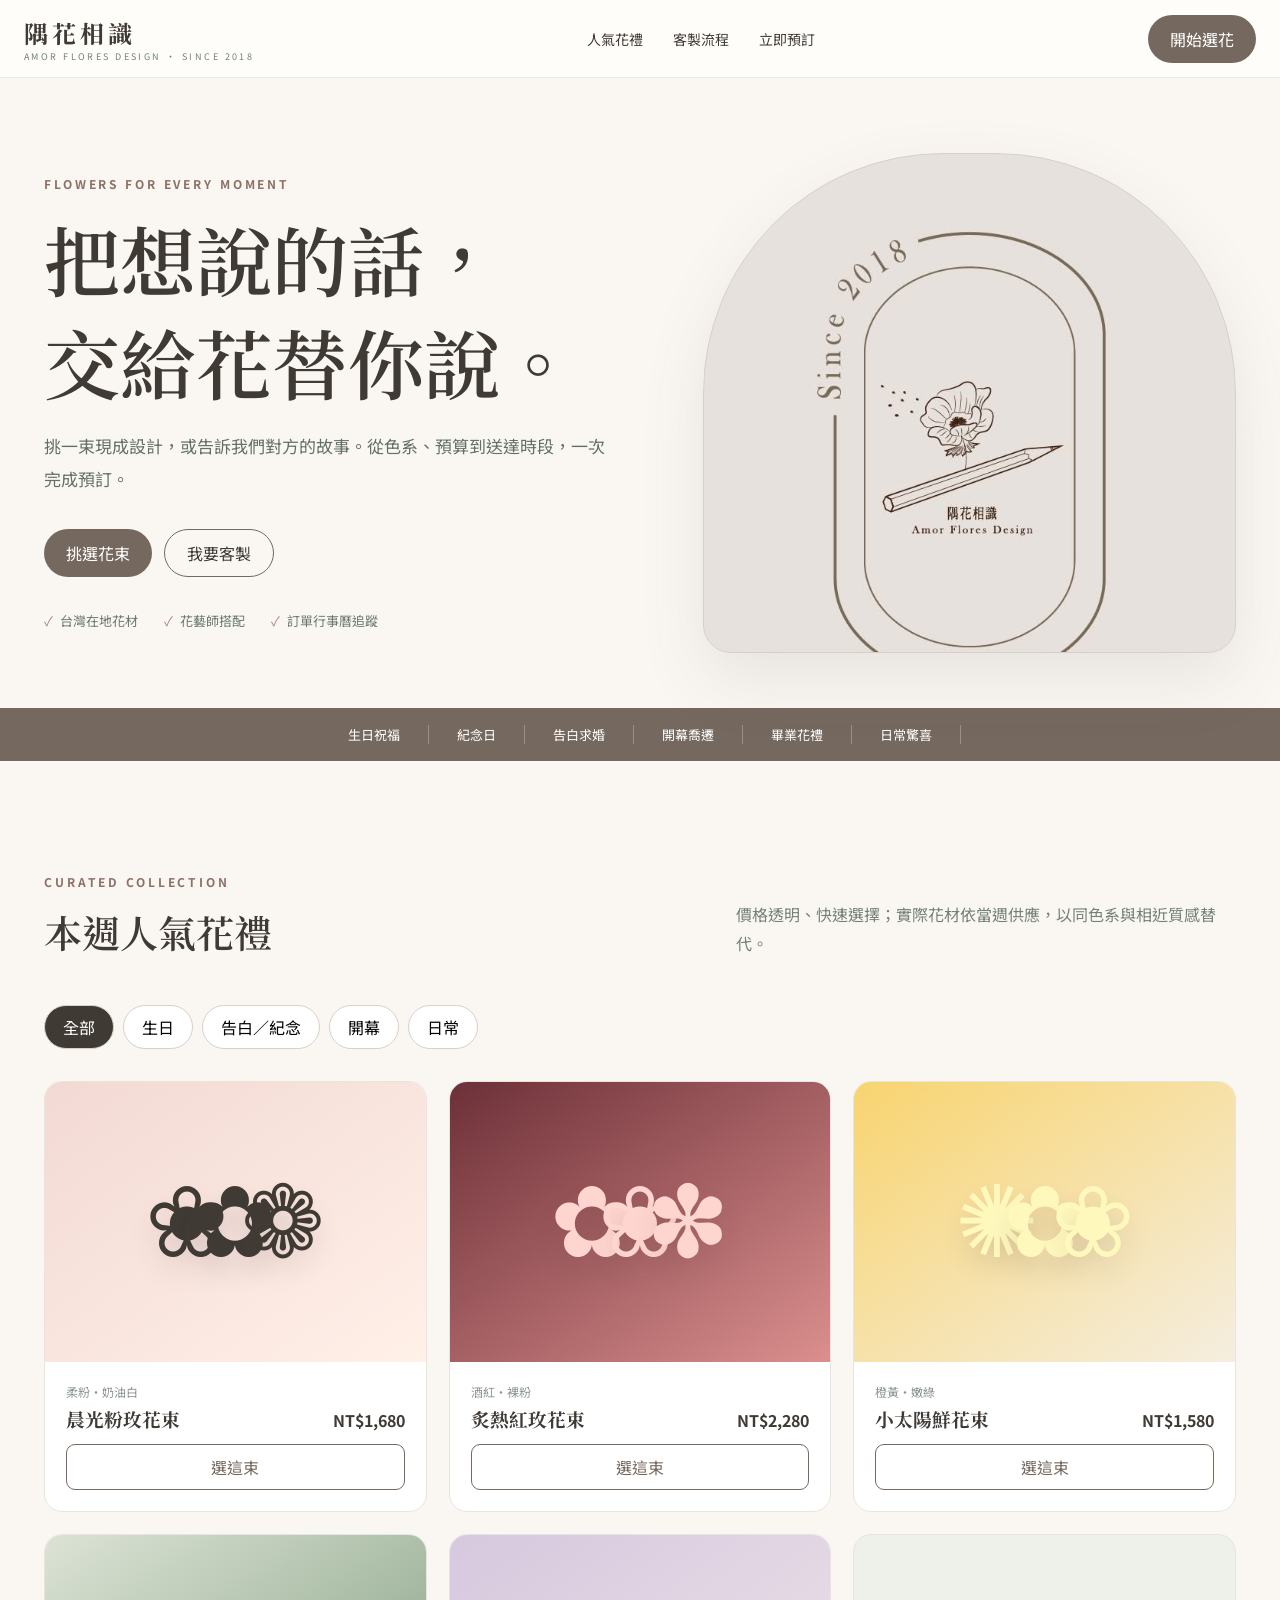
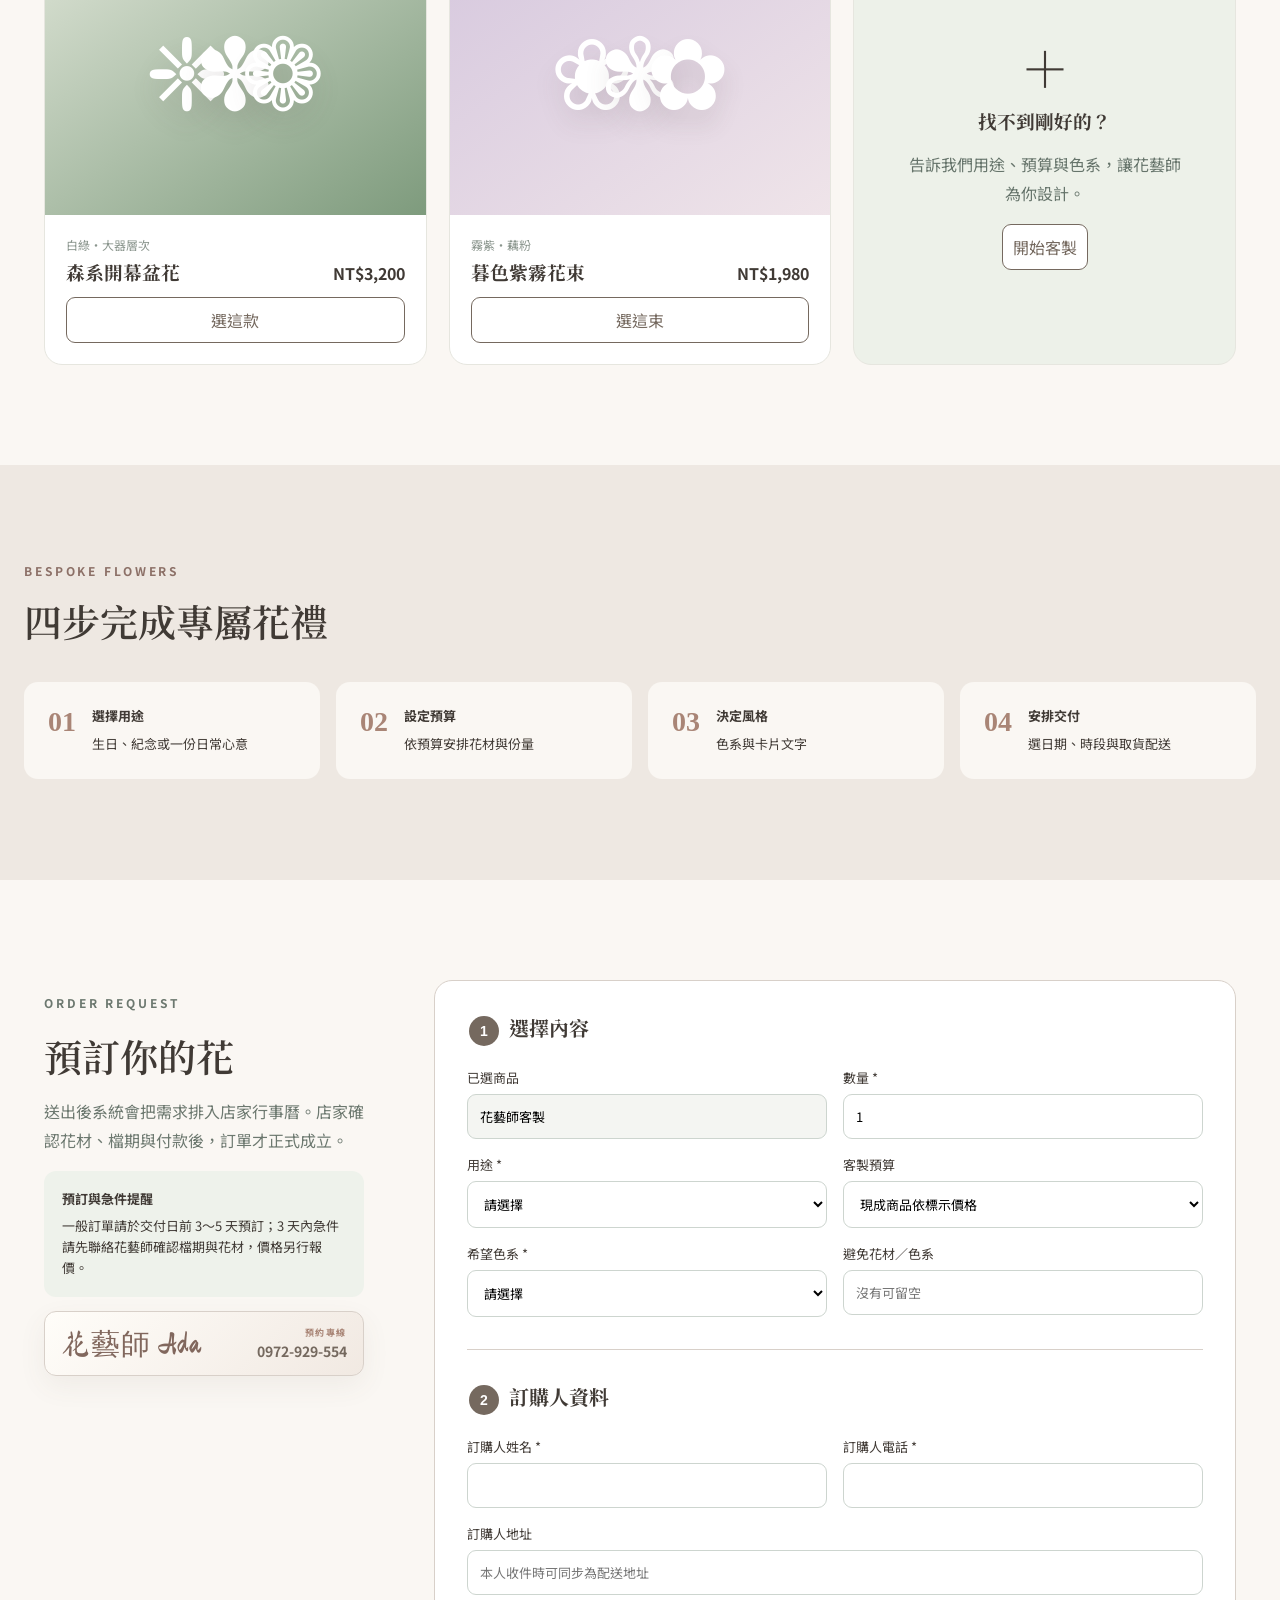
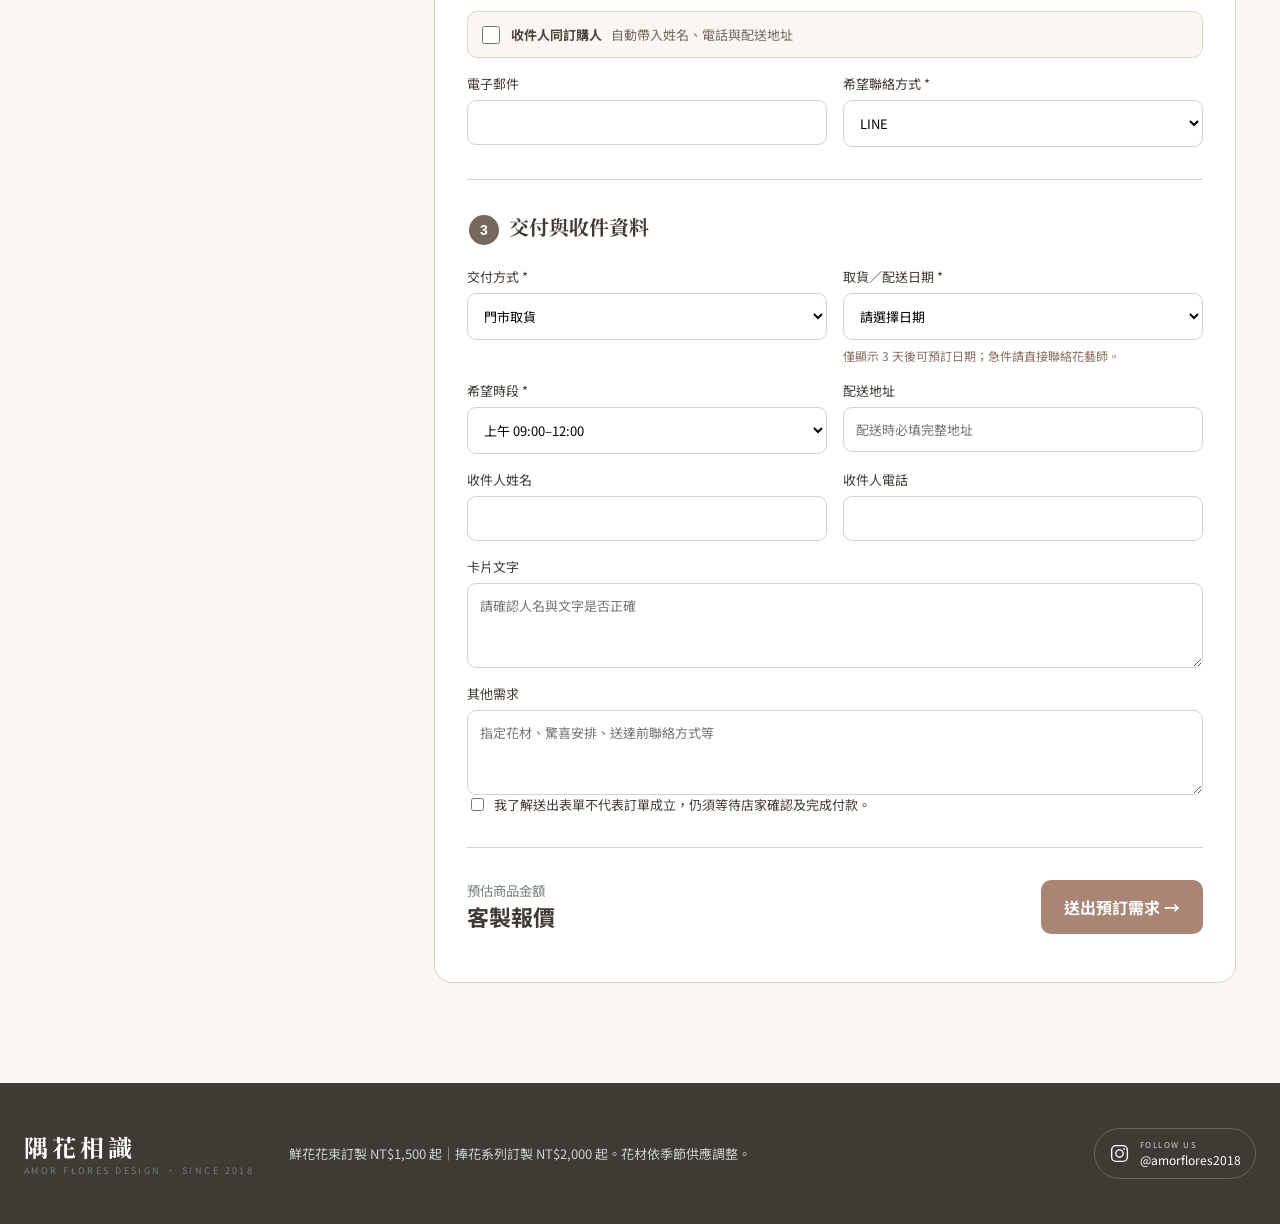
==== commit 84d12467: "隅花相識花店系統-v2.3.14-調整訂購人與收件人填寫順序" ====
--- a/index.html
+++ b/index.html
@@ -11,7 +11,7 @@
   <link rel="preconnect" href="https://drive.google.com">
   <link href="https://fonts.googleapis.com/css2?family=Ma+Shan+Zheng&family=Noto+Serif+TC:wght@500;600;700&family=Noto+Sans+TC:wght@400;500;700&display=swap" rel="stylesheet">
   <link rel="stylesheet" href="storefront.css">
-  <link rel="stylesheet" href="catalog.css?v=2.3.13">
+  <link rel="stylesheet" href="catalog.css?v=2.3.14">
 </head>
 <body>
   <header class="topbar">
@@ -62,8 +62,8 @@
         <input type="hidden" name="unitPrice" id="unitPrice" value="0">
         <input class="honeypot" name="website" tabindex="-1" autocomplete="off" aria-hidden="true">
         <fieldset><legend><span>1</span>選擇內容</legend><div class="grid two"><label>已選商品<input id="selectedProduct" value="花藝師客製" readonly></label><label>數量 *<input name="quantity" id="quantity" type="number" min="1" max="20" value="1" required></label><label>用途 *<select name="occasion" required><option value="">請選擇</option><option>生日</option><option>告白／求婚</option><option>紀念日</option><option>開幕／喬遷</option><option>畢業</option><option>探病</option><option>告別追思</option><option>日常心意</option><option>其他</option></select></label><label>客製預算<select name="budget"><option value="">現成商品依標示價格</option><option>NT$1,000 以下</option><option>NT$1,000–1,499</option><option>NT$1,500–1,999</option><option>NT$2,000–2,999</option><option>NT$3,000–4,999</option><option>NT$5,000 以上</option></select></label><label>希望色系 *<select name="colors" required><option value="">請選擇</option><option>粉色系</option><option>紅色系</option><option>橙黃色系</option><option>紫色系</option><option>白綠色系</option><option>藍色系</option><option>繽紛混色</option><option>交由花藝師搭配</option></select></label><label>避免花材／色系<input name="avoid" placeholder="沒有可留空"></label></div></fieldset>
-        <fieldset><legend><span>2</span>交付安排</legend><div class="grid two"><label>交付方式 *<select name="method" id="method" required><option>門市取貨</option><option>店家配送</option></select></label><label>取貨／配送日期 *<select name="deliveryDate" id="deliveryDate" required><option value="">請選擇日期</option></select><small class="field-note">僅顯示 3 天後可預訂日期；急件請直接聯絡花藝師。</small></label><label>希望時段 *<select name="slot" required><option>上午 09:00–12:00</option><option>下午 12:00–15:00</option><option>下午 15:00–18:00</option><option>晚上 18:00–21:00</option></select></label><label>配送地址<input name="address" id="address" placeholder="配送時必填完整地址"></label><label>收件人姓名<input name="recipientName" id="recipientName"></label><label>收件人電話<input name="recipientPhone" id="recipientPhone" inputmode="tel"></label></div></fieldset>
-        <fieldset><legend><span>3</span>聯絡與心意</legend><div class="grid two"><label>訂購人姓名 *<input name="customerName" id="customerName" required></label><label>訂購人電話 *<input name="customerPhone" id="customerPhone" inputmode="tel" pattern="[0-9+()\-\s]{8,20}" required></label><label class="full">訂購人地址<input name="customerAddress" id="customerAddress" placeholder="需要同步配送地址時請填寫"></label><label class="sync-recipient full"><input type="checkbox" id="syncRecipient"><span><strong>訂購人即收件人</strong>同步姓名、電話與配送地址</span></label><label>電子郵件<input name="email" type="email"></label><label>希望聯絡方式 *<select name="contact" required><option>LINE</option><option>電話</option><option>電子郵件</option></select></label><label class="full">卡片文字<textarea name="card" placeholder="請確認人名與文字是否正確"></textarea></label><label class="full">其他需求<textarea name="notes" placeholder="指定花材、驚喜安排、送達前聯絡方式等"></textarea></label></div><label class="agree"><input type="checkbox" required>我了解送出表單不代表訂單成立，仍須等待店家確認及完成付款。</label></fieldset>
+        <fieldset><legend><span>2</span>訂購人資料</legend><div class="grid two"><label>訂購人姓名 *<input name="customerName" id="customerName" required></label><label>訂購人電話 *<input name="customerPhone" id="customerPhone" inputmode="tel" pattern="[0-9+()\-\s]{8,20}" required></label><label class="full">訂購人地址<input name="customerAddress" id="customerAddress" placeholder="本人收件時可同步為配送地址"></label><label class="sync-recipient full"><input type="checkbox" id="syncRecipient"><span><strong>收件人同訂購人</strong>自動帶入姓名、電話與配送地址</span></label><label>電子郵件<input name="email" type="email"></label><label>希望聯絡方式 *<select name="contact" required><option>LINE</option><option>電話</option><option>電子郵件</option></select></label></div></fieldset>
+        <fieldset><legend><span>3</span>交付與收件資料</legend><div class="grid two"><label>交付方式 *<select name="method" id="method" required><option>門市取貨</option><option>店家配送</option></select></label><label>取貨／配送日期 *<select name="deliveryDate" id="deliveryDate" required><option value="">請選擇日期</option></select><small class="field-note">僅顯示 3 天後可預訂日期；急件請直接聯絡花藝師。</small></label><label>希望時段 *<select name="slot" required><option>上午 09:00–12:00</option><option>下午 12:00–15:00</option><option>下午 15:00–18:00</option><option>晚上 18:00–21:00</option></select></label><label>配送地址<input name="address" id="address" placeholder="配送時必填完整地址"></label><label>收件人姓名<input name="recipientName" id="recipientName"></label><label>收件人電話<input name="recipientPhone" id="recipientPhone" inputmode="tel"></label><label class="full">卡片文字<textarea name="card" placeholder="請確認人名與文字是否正確"></textarea></label><label class="full">其他需求<textarea name="notes" placeholder="指定花材、驚喜安排、送達前聯絡方式等"></textarea></label></div><label class="agree"><input type="checkbox" required>我了解送出表單不代表訂單成立，仍須等待店家確認及完成付款。</label></fieldset>
         <div class="checkout"><div><small>預估商品金額</small><strong id="estimate">客製報價</strong></div><button type="submit" id="submitOrder">送出預訂需求 <span>→</span></button></div>
         <p class="form-status" id="formStatus" role="status"></p>
       </form>
@@ -74,6 +74,6 @@
   <footer><div class="brand"><span>隅花相識</span><small>AMOR FLORES DESIGN · SINCE 2018</small></div><p>鮮花花束訂製 NT$1,500 起｜捧花系列訂製 NT$2,000 起。花材依季節供應調整。</p><a class="instagram-link" id="storefrontInstagram" href="https://www.instagram.com/amorflores2018/" target="_blank" rel="noopener" aria-label="前往隅花相識 Instagram"><svg viewBox="0 0 24 24" aria-hidden="true"><rect x="3" y="3" width="18" height="18" rx="5"></rect><circle cx="12" cy="12" r="4.2"></circle><circle class="instagram-dot" cx="17.4" cy="6.8" r="1"></circle></svg><span><small>FOLLOW US</small>@amorflores2018</span></a></footer>
   <div class="success" id="success" hidden><div><span>✓</span><h2>預訂需求已送出</h2><p>訂單編號：<b id="successId"></b></p><p>店家確認花材、檔期與付款後，會再與你聯絡。</p><button id="closeSuccess">完成</button></div></div>
   <script src="config.js"></script>
-  <script src="storefront.js?v=2.3.13"></script>
+  <script src="storefront.js?v=2.3.14"></script>
 </body>
 </html>
